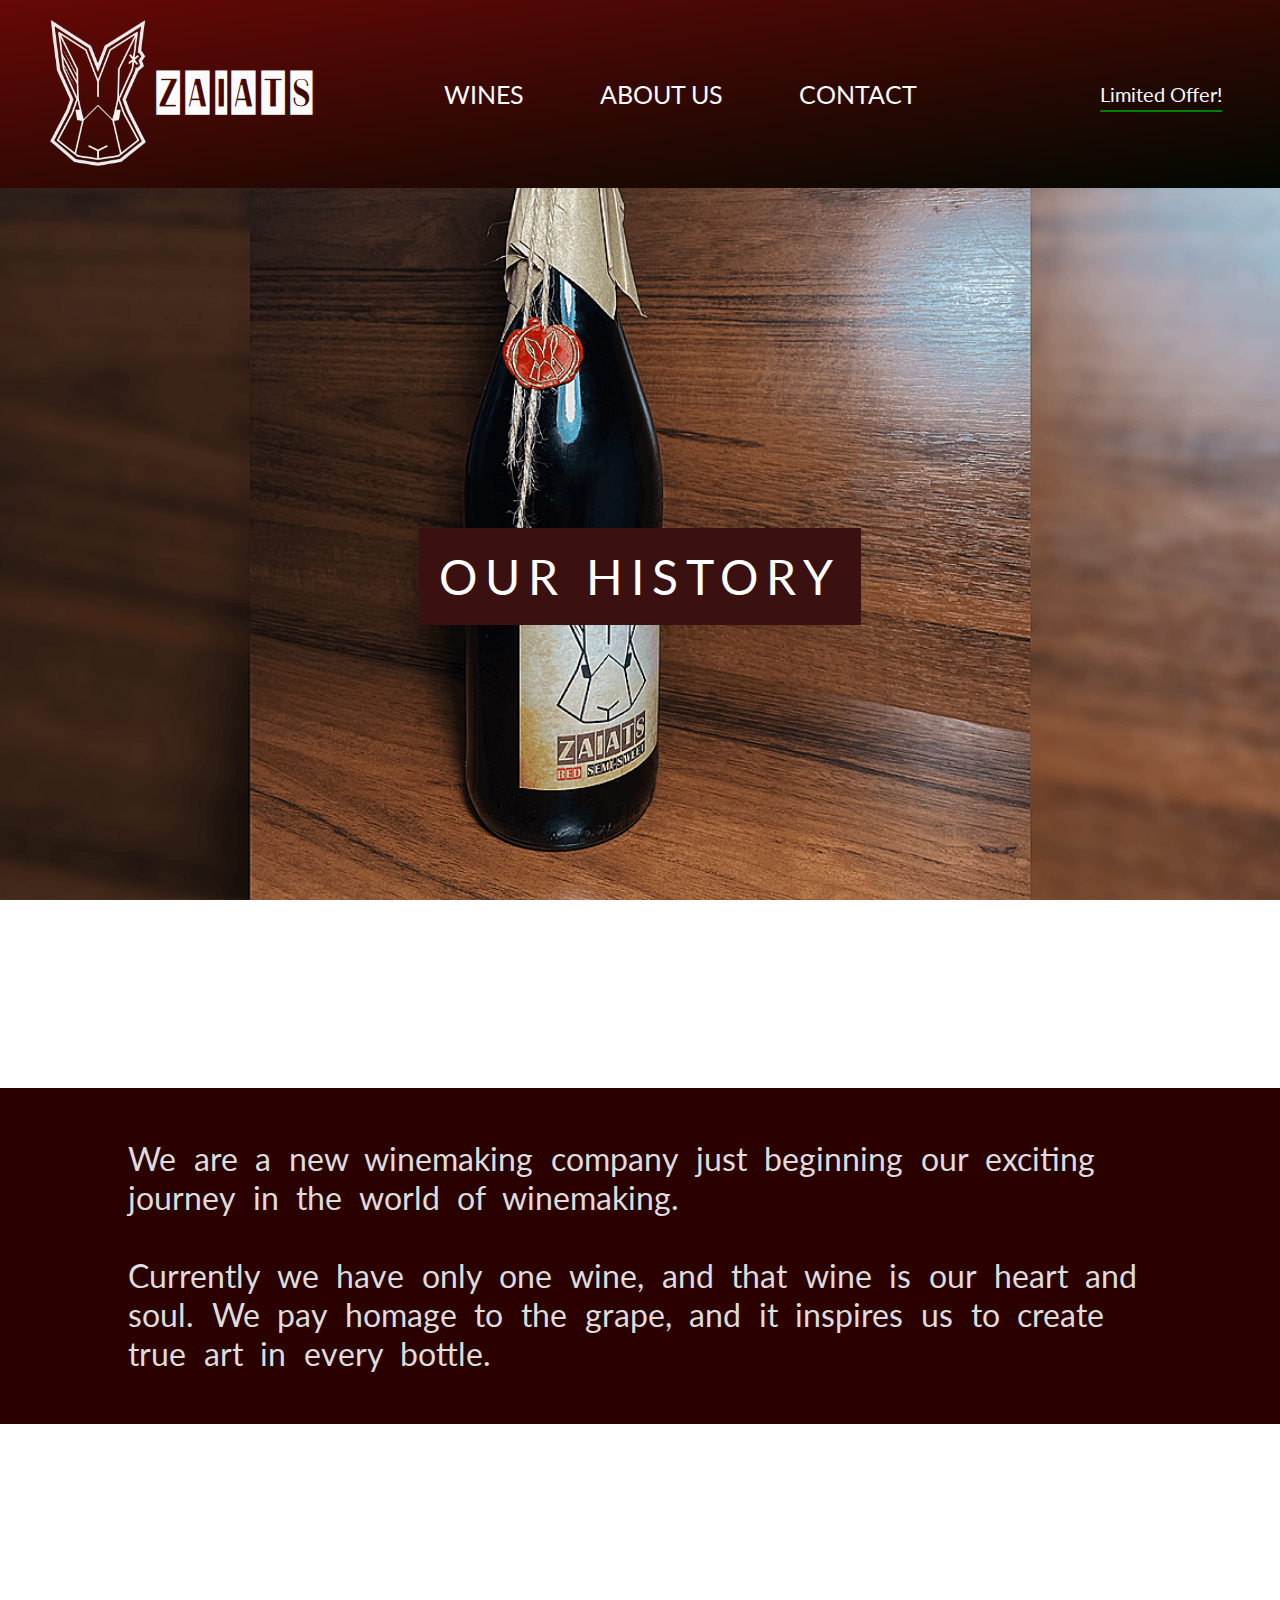
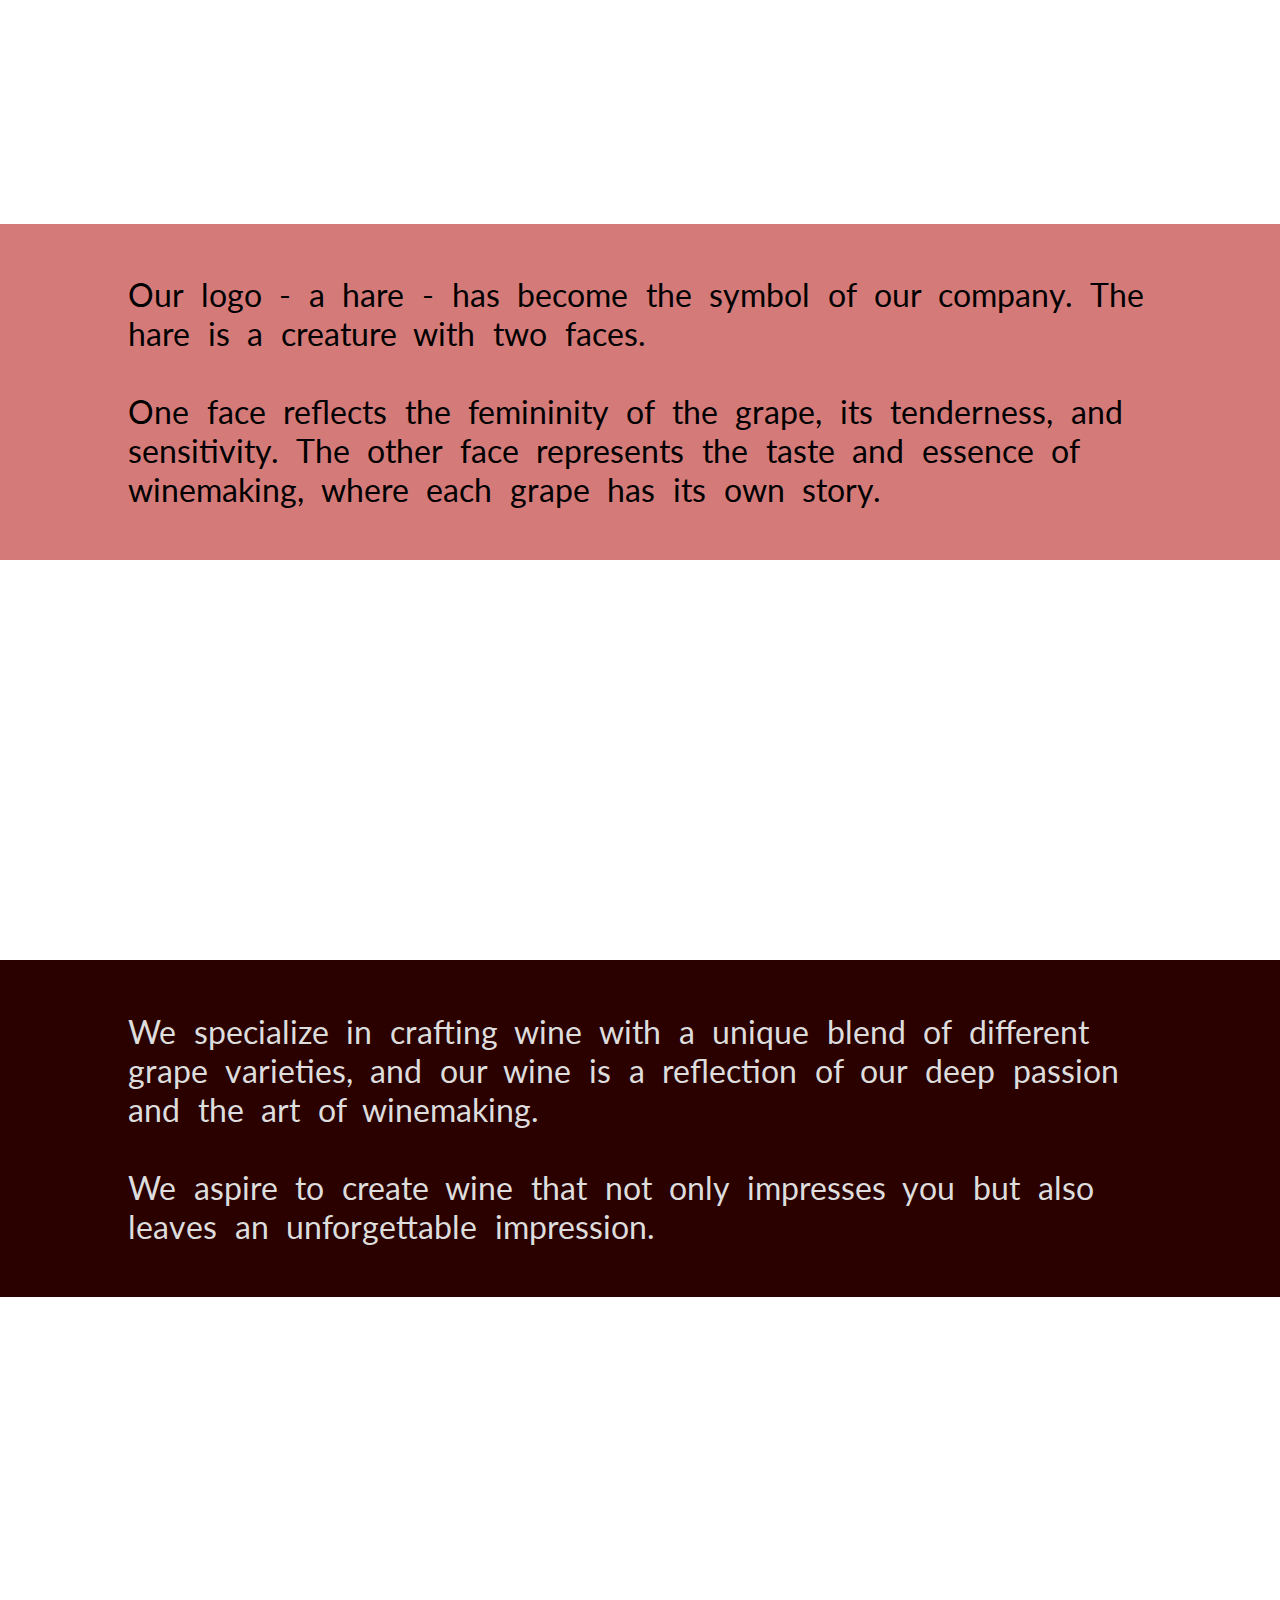
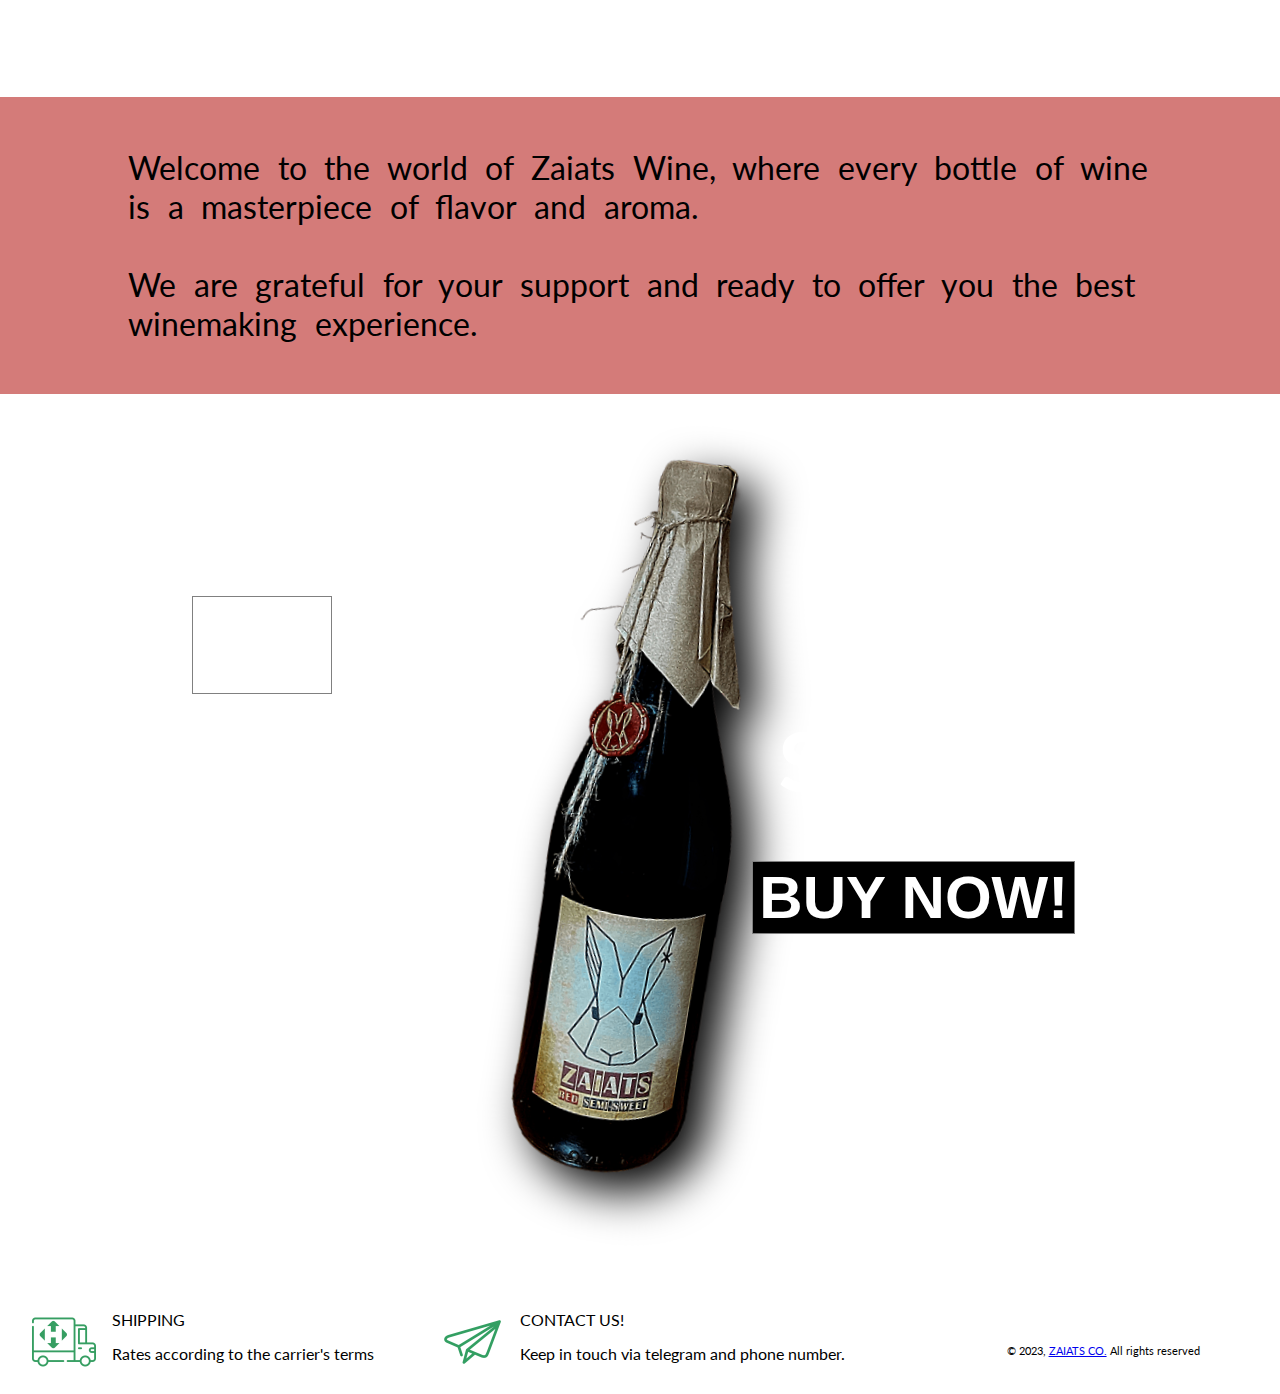
==== About.html @ 6ddf7d15 "00" ====
<html lang="en">
<head>
    <meta charset="UTF-8">
    <meta name="viewport" content="width=device-width, initial-scale=1.0">
    <meta http-equiv="X-UA-Compatible" content="IE=edge">
    <title>ZAIATS ABOUT</title>
    <link
        href="https://fonts.googleapis.com/css2?family=Lato:ital,wght@0,100;0,300;0,400;0,700;0,900;1,100;1,300;1,400;1,700;1,900&display=swap"       
        rel="stylesheet">
        <link rel="stylesheet" href="css/style.css">
    <link rel="stylesheet" href="css/styleAbo.css">
    <link rel="shortcut icon" href="./img/logo.png" />

</head>
<body>
  <nav>
    <div class="logos" id="wine1">
        <img src=".//img/logoTT.png" alt="" class="logoImg">
        <h2 class="LOGO">ZAIATS</h2>  
    </div>
    <div class="navMenu">
        <div class="menuItem" id="wine2">WINES</div>
        <div class="menuItem" id="about1">ABOUT US</div>
        <div class="menuItem" id="contact1">CONTACT</div>

    </div>

    <div class="navLimit">
        <span class="limitedOffer" id="wine3">Limited Offer!</span>
    </div>
  </nav>  

  <div class="main" id="abo">
    
        <div class="atext">
            <span class="border">
                Our history
            </span>
        </div>    
    </div>


    <section class="section-dark">
       <p>
            We are a new winemaking company just beginning our exciting journey in the world of winemaking.<br><br>Currently we have only one wine, and that wine is our heart and soul. We pay homage to the grape, and it inspires us to create true art in every bottle.
        </p>
    </section>
  
    <div class="aimg2">
        <div class="atext">
            <span class="border trans">
                Our logo
            </span>
        </div>
        
    </div>

    <section class="section-light">
        <p>
            Our logo - a hare - has become the symbol of our company. The hare is a creature with two faces.<br><br>One face reflects the femininity of the grape, its tenderness, and sensitivity. The other face represents the taste and essence of winemaking, where each grape has its own story.
          </p>
    </section>
  

    <div class="aimg3">
        <div class="atext">
            <span class="border trans">
                Our grapes
            </span>
        </div>
        
    </div>

    <section class="section-dark">
 
        <p>
            We specialize in crafting wine with a unique blend of different grape varieties, and our wine is a reflection of our deep passion and the art of winemaking.<br><br>We aspire to create wine that not only impresses you but also leaves an unforgettable impression.
        </p>
    </section>

    <div class="aimg4">
        <div class="atext">
            <span class="border trans">
                Our label
            </span>
        </div>
    </div>

    <section class="section-light">

        <p>
            Welcome to the world of Zaiats Wine, where every bottle of wine is a masterpiece of flavor and aroma.<br><br> We are grateful for your support and ready to offer you the best winemaking experience.
        <br>
        </p>
    </section>
  

    <div class="main" id="aboe">
        <div class="mainItem">
            <img src="./img/5.png" alt="" class="mainImg">

            <h2 class="mainPrice" style="font-size: 80px; font-weight: 600;left: 15%;top: 15%;">$29</h2>
            <div class="mainBuy" style="right: 16%;top: 8%;">
                
                <h1 class="mainTitle" style="font-size: 80px;">RED</br>SEMI<br>SWEET</h1>
            
                <a id="contact2">
                    <button class="buyButton" style="font-size: 60px;">BUY NOW!</button>
                </a>  
    
            </div>
                  
        </div>
    </div>
















<footer>
    <div class="bottom">
        <div class="icons" id="contact3">
            <img src="./img/shipping.png" alt="" class="iconsIco">
            <span class="iconsTitle">SHIPPING</span>
            <span class="iconsDesc">Rates according to the carrier's terms</span>
    
        </div>
    
        <div class="icons" id="contact4">
            <img class="iconsIco" src="./img/contact.png" alt="">
            <span class="iconsTitle">CONTACT US!</span>
            <span class="iconsDesc">Keep in touch via telegram and phone number.</span>
    
        </div>

        <div class="icons">
            <span class="iconsDesc" style="font-size: 0.7rem;">© 2023, <a href="/About.html" >ZAIATS CO.</a> All rights reserved</span>

        </div>
    </div>
</footer>

<script src="./script.js"></script>
</body>
</html>
---- css/style.css ----
@font-face {
	font-family: "Albionic";
	src: url("../Albionic.ttf");
}


body {
    font-family: "Lato", sans-serif;
    padding: 0;
    margin: 0;
    position: relative;
}

    nav {
        background-image: linear-gradient(to bottom right, rgb(102 8 6), #010801);
        background-size: 100% 100%;
        color: #fbfbfb;
        padding: 20px 50px;

        display: grid;
        grid-template-columns: 2fr 4fr 1fr 1fr;
        grid-template-rows: 1fr;
        grid-column-gap: 0px;
        grid-row-gap: 0px;
    }


        .logos{
            grid-area: 1/1/2/2;
            display: flex;
            align-items: center;
            user-select: none;
            -webkit-user-select: none;
            -moz-user-select: none;
            -ms-user-select: none;
        }

            .logoImg{
                cursor: pointer;
                filter: invert(0.95);
                width: 6rem;
            }

            .logo{
                font-family: Albionic;
                width: 15rem;
                font-weight: bold;
                font-style: Serif;
                font-size: 250%;
                letter-spacing: 0.3rem;
                padding: 0 10px;
                cursor: pointer;
            }

        .navMenu{
            grid-area: 1 / 2 / 2 / 3;
            display: flex;
            align-items: center;
            justify-content: space-around;
        }

            .menuItem{
                cursor: pointer;
                font-size: 25;
            }

            .navLimit{
                grid-area: 1 / 4 / 2 / 4;
                font-size: 20px;
                cursor: pointer;
                align-self: center;
                text-align: center;
                text-decoration: underline 2px solid green;
                text-underline-offset: 8px; 
            }

    .main {
        background: url("https://i.pinimg.com/originals/09/78/82/097882c920ef471b550733fa4df7fd11.jpg");
        clip-path: polygon(0% 0%, 100% 0%, 100% 100%, 0% 90%);
        width: 100%;
        height: 100%;
        position: relative;
        background-repeat: no-repeat;
        background-size: cover;
        min-height: 100%;
    }
        .mainItem {
            width: 100%;
            display: flex;
            align-items: center;
            justify-content: center;
            position: relative;
        }

        .mainImg {
            z-index: 1;
            max-height: 100vh;
            transform: rotate(9deg);
            filter: drop-shadow(21px 16px 23px black) invert(0%);
        }



        .mainBg{
            width: 110vh;
            height: 110%;
            border-radius: 50%;
            background-color: 043B3E;
            position: absolute; 
            z-index: 0;
        }

        .mainPrice {
            position: absolute;
            top: 10%;
            left: 10%;
            font-size: 60px;
            font-weight: 300;
            text-align: center;
            color: white;
            border: 1px solid gray;
            z-index: 1;
        }

        .mainBuy{
            top: 0%;
            right: 6%;
            display: flex;
            flex-direction: column;
            position: absolute;
            z-index: 1;

        }
            .mainTitle {            
                font-size: 60px;
                font-weight: 900;
                text-align: center;
                color: white;
            }
            .buyButton {
                font-size: 40px;
                font-weight: 900;
                color: white;
                border: 1px solid gray;
                background-color: black;
                cursor: pointer;
            }
            .buyButton:hover {
                background-color: white;
                color: hsl(348 80% 19% / 1);
            }
    
    .bottom{
        display: flex;
        justify-content: space-around;
        padding: 1rem 2rem;
    }
        
        .icons{
            display: grid;
            grid-template-columns: 80px 4fr 1fr;
            grid-template-rows: 34px 34px;
            grid-column-gap: 0px;
            grid-row-gap: 0px;
        }
            .iconsico{
                grid-area: 1 / 1 / 2 / 2;;
                width: 4rem;
                cursor: pointer;
            }


            .iconsTitle {
                grid-area: 1 / 2 / 2 / 2;
                cursor: pointer;
            }

            .iconsDesc{
                grid-area: 2 / 2 / 2 / 2;
            }

/* Contact */

.contactMain{
color: #fbfbfb;;
margin: 0;
padding: 4rem;
font-size: 2.5rem;
text-align: center;
}

.flexContact {
    max-width: 100%;
    color: #fbfbfb;;
    display: flex;
    align-items: center;
    justify-content: space-between;
    height: 300px;
}

.contactItem {
    flex: 1;
    text-align: center;
    justify-items: top;
    font-size: 1.7rem;
    padding: 10px;
}

.vertical-line {
    width: 2px;
    height: 70%;
    background-color: white; 
}

a.cont{
    color: #2E9BE8;
}

a.cont:hover{
    text-decoration: none;
    color: #E8E82E;
}



/* About */

#abo{
    background: url("../img/28.png");
    clip-path: none;
      
}

.aimg2, .aimg3, .aimg4, #abo, #aboe{
    position: relative;
    background-position: center;
    background-size: cover;
    background-repeat: no-repeat;
    background-attachment: fixed;


}

.aimg2{
    background-image: url('../img/3.JPG');
    min-height: 400px;
}


.aimg3{
    background-image: url('../img/50.JPG');
    min-height: 400px;
}


.aimg4{
    background-image: url('../img/88.png');
    min-height: 400px;
}

.section{
    text-align: center;
    padding: 50px 80px;

}

.section-light{
    background-color: #D47B79;
    color: black;
}

.section-dark{
    background-color: #2B0100;
    color: #ddd;
}
.section-dark p, .section-light p{
    margin: 0;
    font-size: 200%;
    padding: 4% 10% 4% 10%;
    word-spacing: 0.6rem;
    
}

.atext{
    position: absolute;
    top: 40%;
    width: 100%;
    text-align: center;
    color: #000;
    font-size: 3rem;
    letter-spacing: 8px;
    text-transform: uppercase;
}

.atext .border{
background-color: #3a1110;
color: #fff;
padding: 20px;


}

.atext .border.trans{
    background-color: transparent;
}

@media(max-width:568px){
    .aimg2, .aimg3, .aimg4,  #abo, #aboe{
        background-attachment: scroll;
    }
}

#aboe{
    clip-path: polygon(0% 0%, 100% 0%, 100% 100%, 0% 95%);
       
}
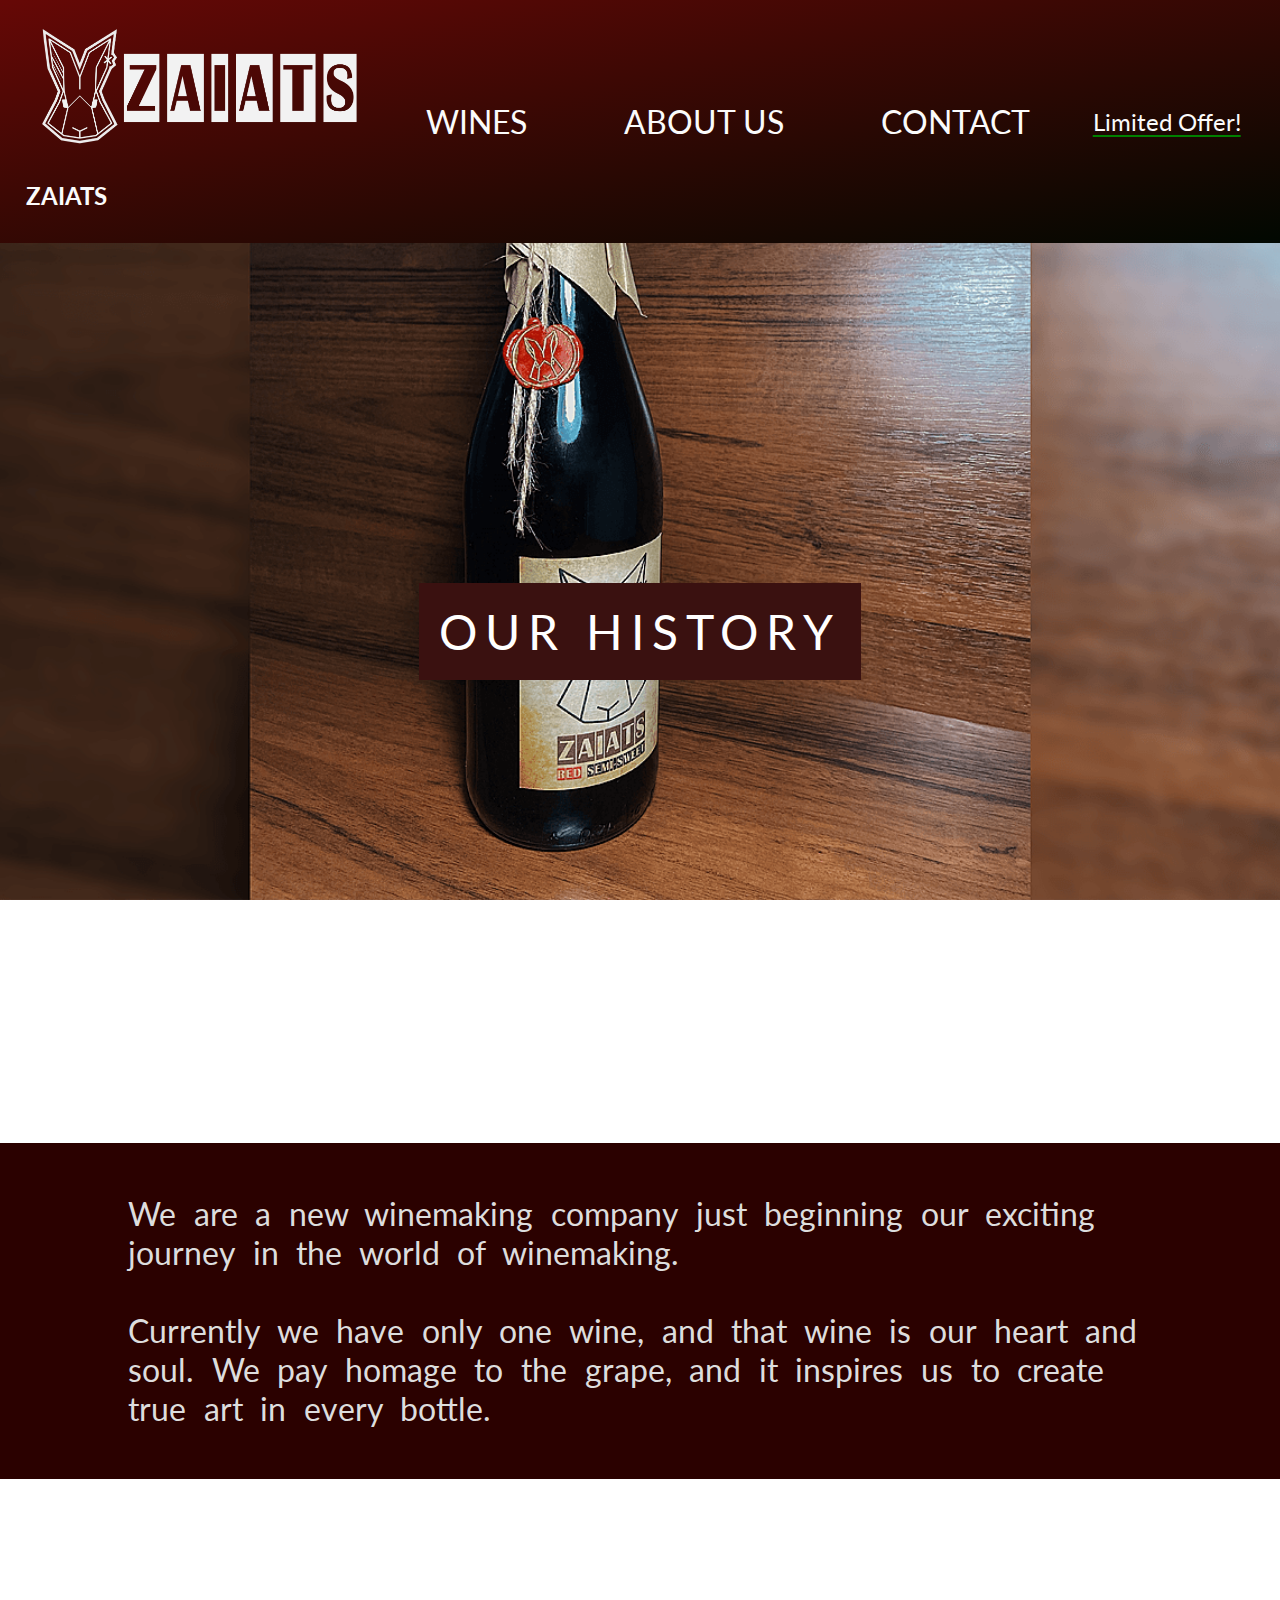
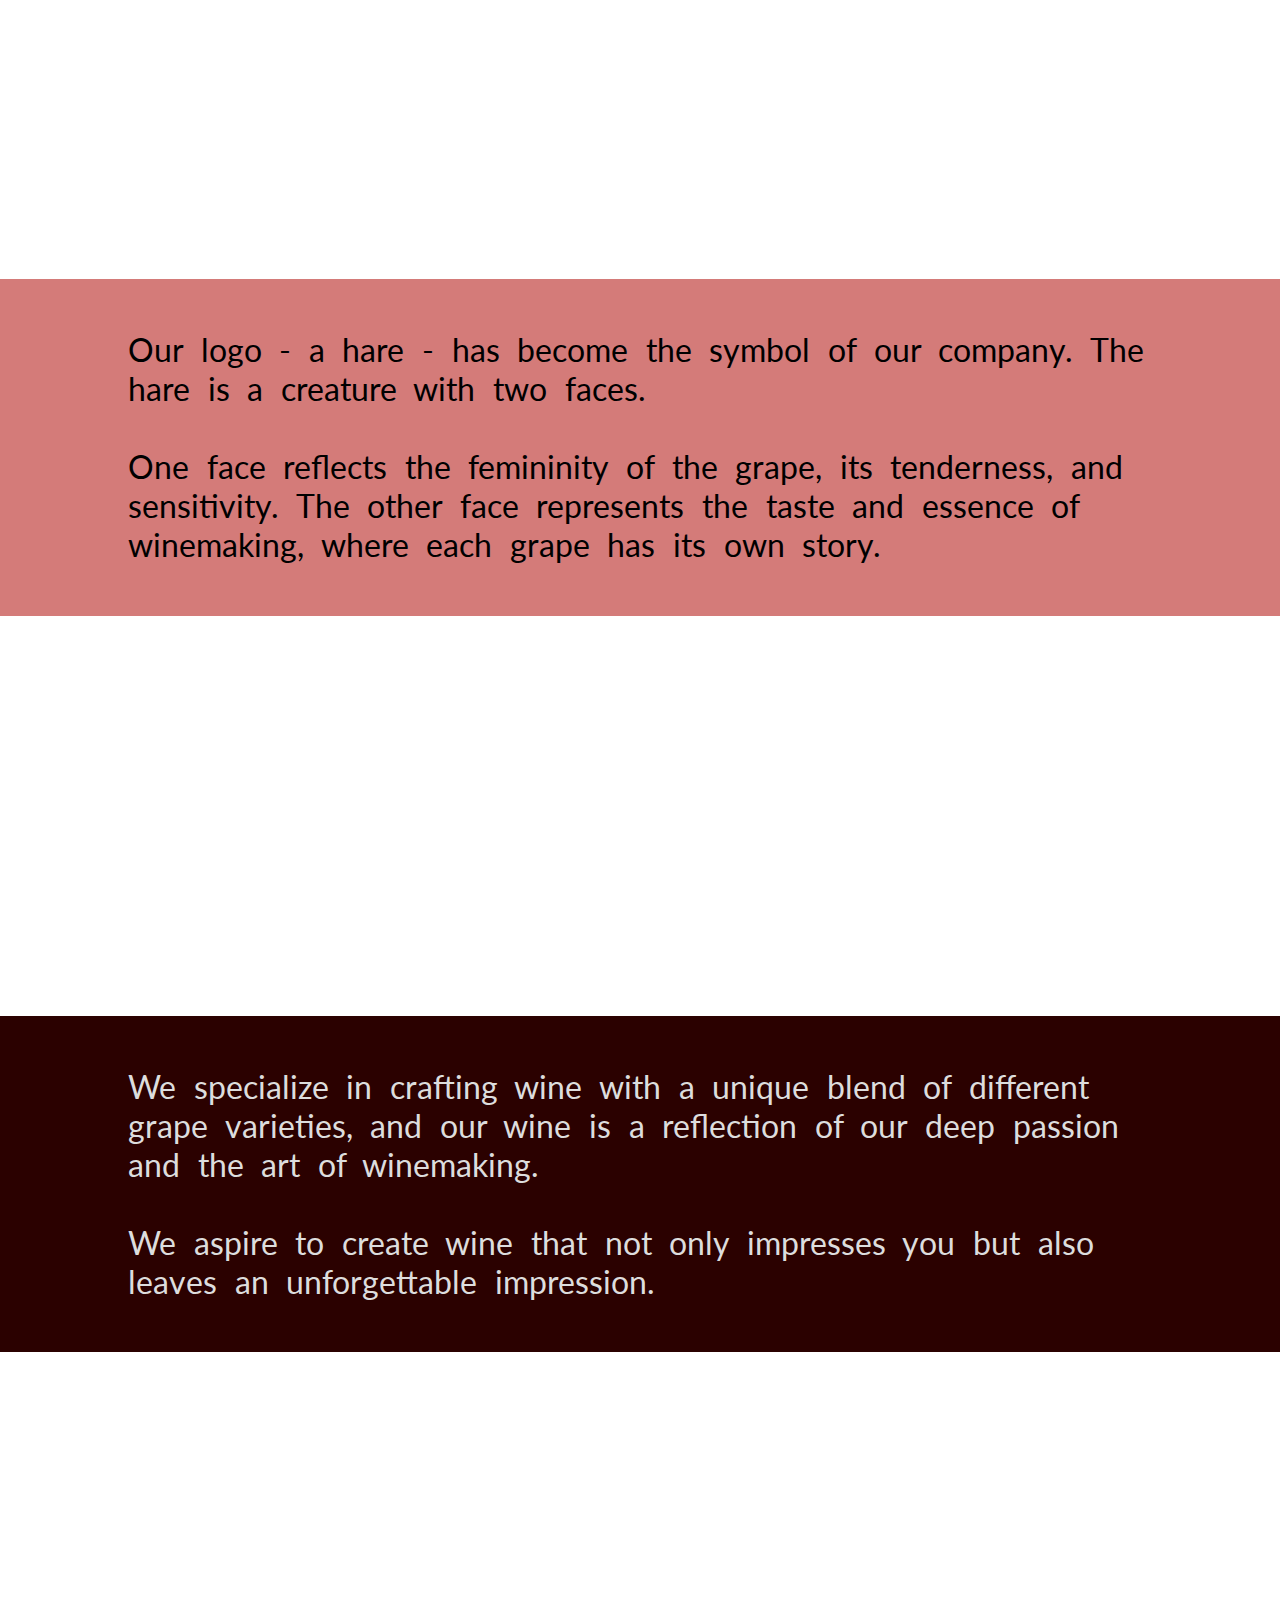
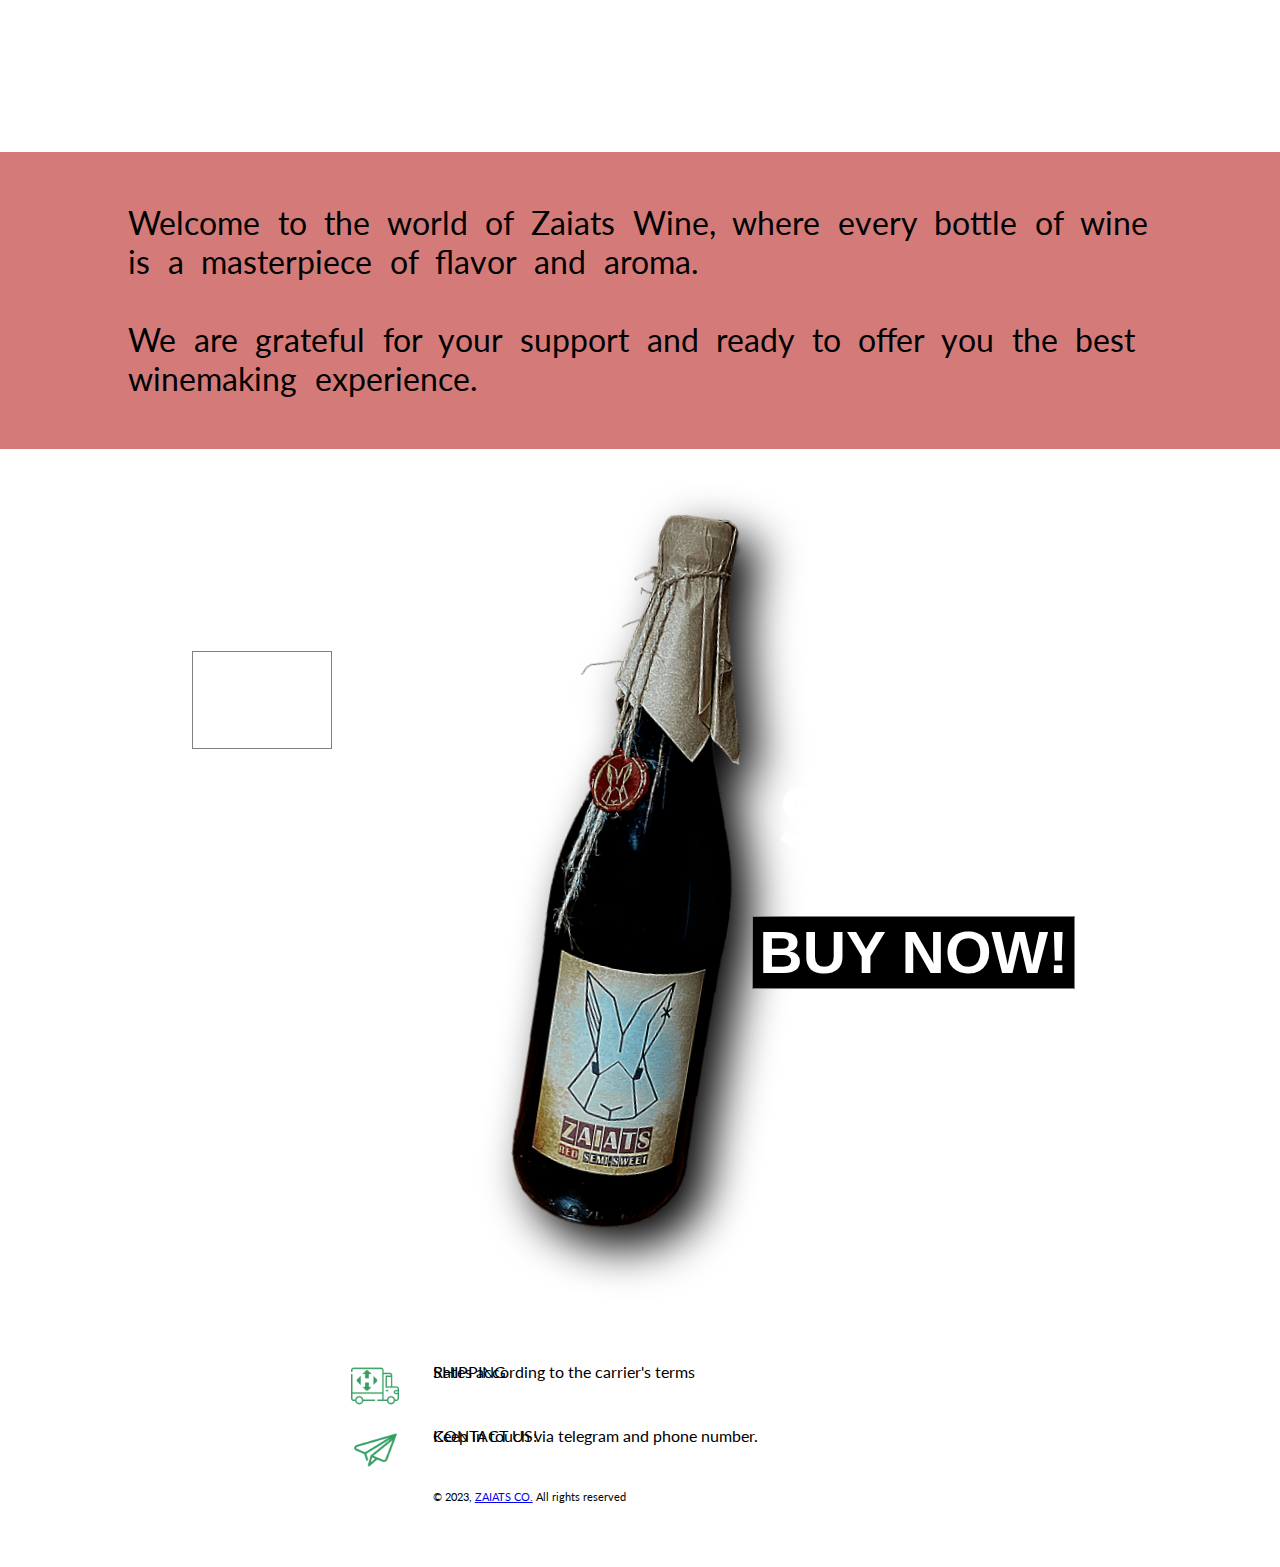
==== commit 6b201ddd: "1" ====
--- a/About.html
+++ b/About.html
@@ -8,7 +8,8 @@
         href="https://fonts.googleapis.com/css2?family=Lato:ital,wght@0,100;0,300;0,400;0,700;0,900;1,100;1,300;1,400;1,700;1,900&display=swap"       
         rel="stylesheet">
         <link rel="stylesheet" href="css/style.css">
-    <link rel="stylesheet" href="css/styleAbo.css">
+        <link rel="stylesheet" href="css/style.css">
+        <link rel="stylesheet" href="css/phoStyle.css">
     <link rel="shortcut icon" href="./img/logo.png" />
 
 </head>
--- a/css/style.css
+++ b/css/style.css
@@ -12,67 +12,48 @@
 }
 
     nav {
-        background-image: linear-gradient(to bottom right, rgb(102 8 6), #010801);
+        background-image: linear-gradient(to bottom right, #660806, #010801);
         background-size: 100% 100%;
         color: #fbfbfb;
-        padding: 20px 50px;
+        padding: 1% 2%;
+    
+        
 
         display: grid;
-        grid-template-columns: 2fr 4fr 1fr 1fr;
+        grid-template-columns: 2fr 4fr 1fr;
         grid-template-rows: 1fr;
-        grid-column-gap: 0px;
-        grid-row-gap: 0px;
+        max-width: 100%;
     }
 
 
-        .logos{
-            grid-area: 1/1/2/2;
+        .logoImg{
+            filter: invert(0.95);
+            max-width: 20em;
+            margin: 1em;
+        }
+
+        .navMenu{
+            grid-area: 1 / 2 / 1 / 2;
             display: flex;
-            align-items: center;
-            user-select: none;
-            -webkit-user-select: none;
-            -moz-user-select: none;
-            -ms-user-select: none;
-        }
-
-            .logoImg{
-                cursor: pointer;
-                filter: invert(0.95);
-                width: 6rem;
-            }
-
-            .logo{
-                font-family: Albionic;
-                width: 15rem;
-                font-weight: bold;
-                font-style: Serif;
-                font-size: 250%;
-                letter-spacing: 0.3rem;
-                padding: 0 10px;
-                cursor: pointer;
-            }
-
-        .navMenu{
-            grid-area: 1 / 2 / 2 / 3;
-            display: flex;
+            flex-wrap: wrap;
             align-items: center;
             justify-content: space-around;
         }
 
             .menuItem{
                 cursor: pointer;
-                font-size: 25;
-            }
-
-            .navLimit{
-                grid-area: 1 / 4 / 2 / 4;
-                font-size: 20px;
-                cursor: pointer;
-                align-self: center;
-                text-align: center;
-                text-decoration: underline 2px solid green;
-                text-underline-offset: 8px; 
-            }
+                font-size: 200%;
+            }
+
+        .navLimit{
+            grid-area: 1 / 3 / 1 / 3;
+            font-size: 1.9vw;
+            cursor: pointer;
+            align-self: center;
+            text-align: center;
+            text-decoration: underline 2px solid green;
+            text-underline-offset: 0.3vw; 
+        }
 
     .main {
         background: url("https://i.pinimg.com/originals/09/78/82/097882c920ef471b550733fa4df7fd11.jpg");
@@ -150,33 +131,37 @@
                 color: hsl(348 80% 19% / 1);
             }
     
-    .bottom{
+    footer{
         display: flex;
         justify-content: space-around;
-        padding: 1rem 2rem;
+        align-items: center;
+        padding: 1vw 2vw;
+        max-width: 89%;
     }
         
         .icons{
             display: grid;
-            grid-template-columns: 80px 4fr 1fr;
-            grid-template-rows: 34px 34px;
+            grid-template-columns: 1fr 4fr 1fr;
+            grid-template-rows: 4rem;
             grid-column-gap: 0px;
             grid-row-gap: 0px;
         }
             .iconsico{
-                grid-area: 1 / 1 / 2 / 2;;
-                width: 4rem;
+                grid-area: 1 / 1 / 1 / 1;
+                width: 3em;
                 cursor: pointer;
             }
 
 
             .iconsTitle {
-                grid-area: 1 / 2 / 2 / 2;
-                cursor: pointer;
+                grid-area: 1 / 2 / 1 / 2;
+                cursor: pointer;
+                font-size: 1em;
             }
 
             .iconsDesc{
-                grid-area: 2 / 2 / 2 / 2;
+                grid-area: 1 / 2 / 1 / 2;
+                font-size: 1em;
             }
 
 /* Contact */
@@ -304,13 +289,7 @@
     background-color: transparent;
 }
 
-@media(max-width:568px){
-    .aimg2, .aimg3, .aimg4,  #abo, #aboe{
-        background-attachment: scroll;
-    }
-}
-
 #aboe{
     clip-path: polygon(0% 0%, 100% 0%, 100% 100%, 0% 95%);
        
-}+}
--- a/css/style.css
+++ b/css/style.css
@@ -12,67 +12,48 @@
 }
 
     nav {
-        background-image: linear-gradient(to bottom right, rgb(102 8 6), #010801);
+        background-image: linear-gradient(to bottom right, #660806, #010801);
         background-size: 100% 100%;
         color: #fbfbfb;
-        padding: 20px 50px;
+        padding: 1% 2%;
+    
+        
 
         display: grid;
-        grid-template-columns: 2fr 4fr 1fr 1fr;
+        grid-template-columns: 2fr 4fr 1fr;
         grid-template-rows: 1fr;
-        grid-column-gap: 0px;
-        grid-row-gap: 0px;
+        max-width: 100%;
     }
 
 
-        .logos{
-            grid-area: 1/1/2/2;
+        .logoImg{
+            filter: invert(0.95);
+            max-width: 20em;
+            margin: 1em;
+        }
+
+        .navMenu{
+            grid-area: 1 / 2 / 1 / 2;
             display: flex;
-            align-items: center;
-            user-select: none;
-            -webkit-user-select: none;
-            -moz-user-select: none;
-            -ms-user-select: none;
-        }
-
-            .logoImg{
-                cursor: pointer;
-                filter: invert(0.95);
-                width: 6rem;
-            }
-
-            .logo{
-                font-family: Albionic;
-                width: 15rem;
-                font-weight: bold;
-                font-style: Serif;
-                font-size: 250%;
-                letter-spacing: 0.3rem;
-                padding: 0 10px;
-                cursor: pointer;
-            }
-
-        .navMenu{
-            grid-area: 1 / 2 / 2 / 3;
-            display: flex;
+            flex-wrap: wrap;
             align-items: center;
             justify-content: space-around;
         }
 
             .menuItem{
                 cursor: pointer;
-                font-size: 25;
-            }
-
-            .navLimit{
-                grid-area: 1 / 4 / 2 / 4;
-                font-size: 20px;
-                cursor: pointer;
-                align-self: center;
-                text-align: center;
-                text-decoration: underline 2px solid green;
-                text-underline-offset: 8px; 
-            }
+                font-size: 200%;
+            }
+
+        .navLimit{
+            grid-area: 1 / 3 / 1 / 3;
+            font-size: 1.9vw;
+            cursor: pointer;
+            align-self: center;
+            text-align: center;
+            text-decoration: underline 2px solid green;
+            text-underline-offset: 0.3vw; 
+        }
 
     .main {
         background: url("https://i.pinimg.com/originals/09/78/82/097882c920ef471b550733fa4df7fd11.jpg");
@@ -150,33 +131,37 @@
                 color: hsl(348 80% 19% / 1);
             }
     
-    .bottom{
+    footer{
         display: flex;
         justify-content: space-around;
-        padding: 1rem 2rem;
+        align-items: center;
+        padding: 1vw 2vw;
+        max-width: 89%;
     }
         
         .icons{
             display: grid;
-            grid-template-columns: 80px 4fr 1fr;
-            grid-template-rows: 34px 34px;
+            grid-template-columns: 1fr 4fr 1fr;
+            grid-template-rows: 4rem;
             grid-column-gap: 0px;
             grid-row-gap: 0px;
         }
             .iconsico{
-                grid-area: 1 / 1 / 2 / 2;;
-                width: 4rem;
+                grid-area: 1 / 1 / 1 / 1;
+                width: 3em;
                 cursor: pointer;
             }
 
 
             .iconsTitle {
-                grid-area: 1 / 2 / 2 / 2;
-                cursor: pointer;
+                grid-area: 1 / 2 / 1 / 2;
+                cursor: pointer;
+                font-size: 1em;
             }
 
             .iconsDesc{
-                grid-area: 2 / 2 / 2 / 2;
+                grid-area: 1 / 2 / 1 / 2;
+                font-size: 1em;
             }
 
 /* Contact */
@@ -304,13 +289,7 @@
     background-color: transparent;
 }
 
-@media(max-width:568px){
-    .aimg2, .aimg3, .aimg4,  #abo, #aboe{
-        background-attachment: scroll;
-    }
-}
-
 #aboe{
     clip-path: polygon(0% 0%, 100% 0%, 100% 100%, 0% 95%);
        
-}+}
--- a/css/phoStyle.css
+++ b/css/phoStyle.css
@@ -0,0 +1,5 @@
+@media(max-width:761px){
+    .aimg2, .aimg3, .aimg4,  #abo, #aboe{
+        background-attachment: scroll;
+    }
+}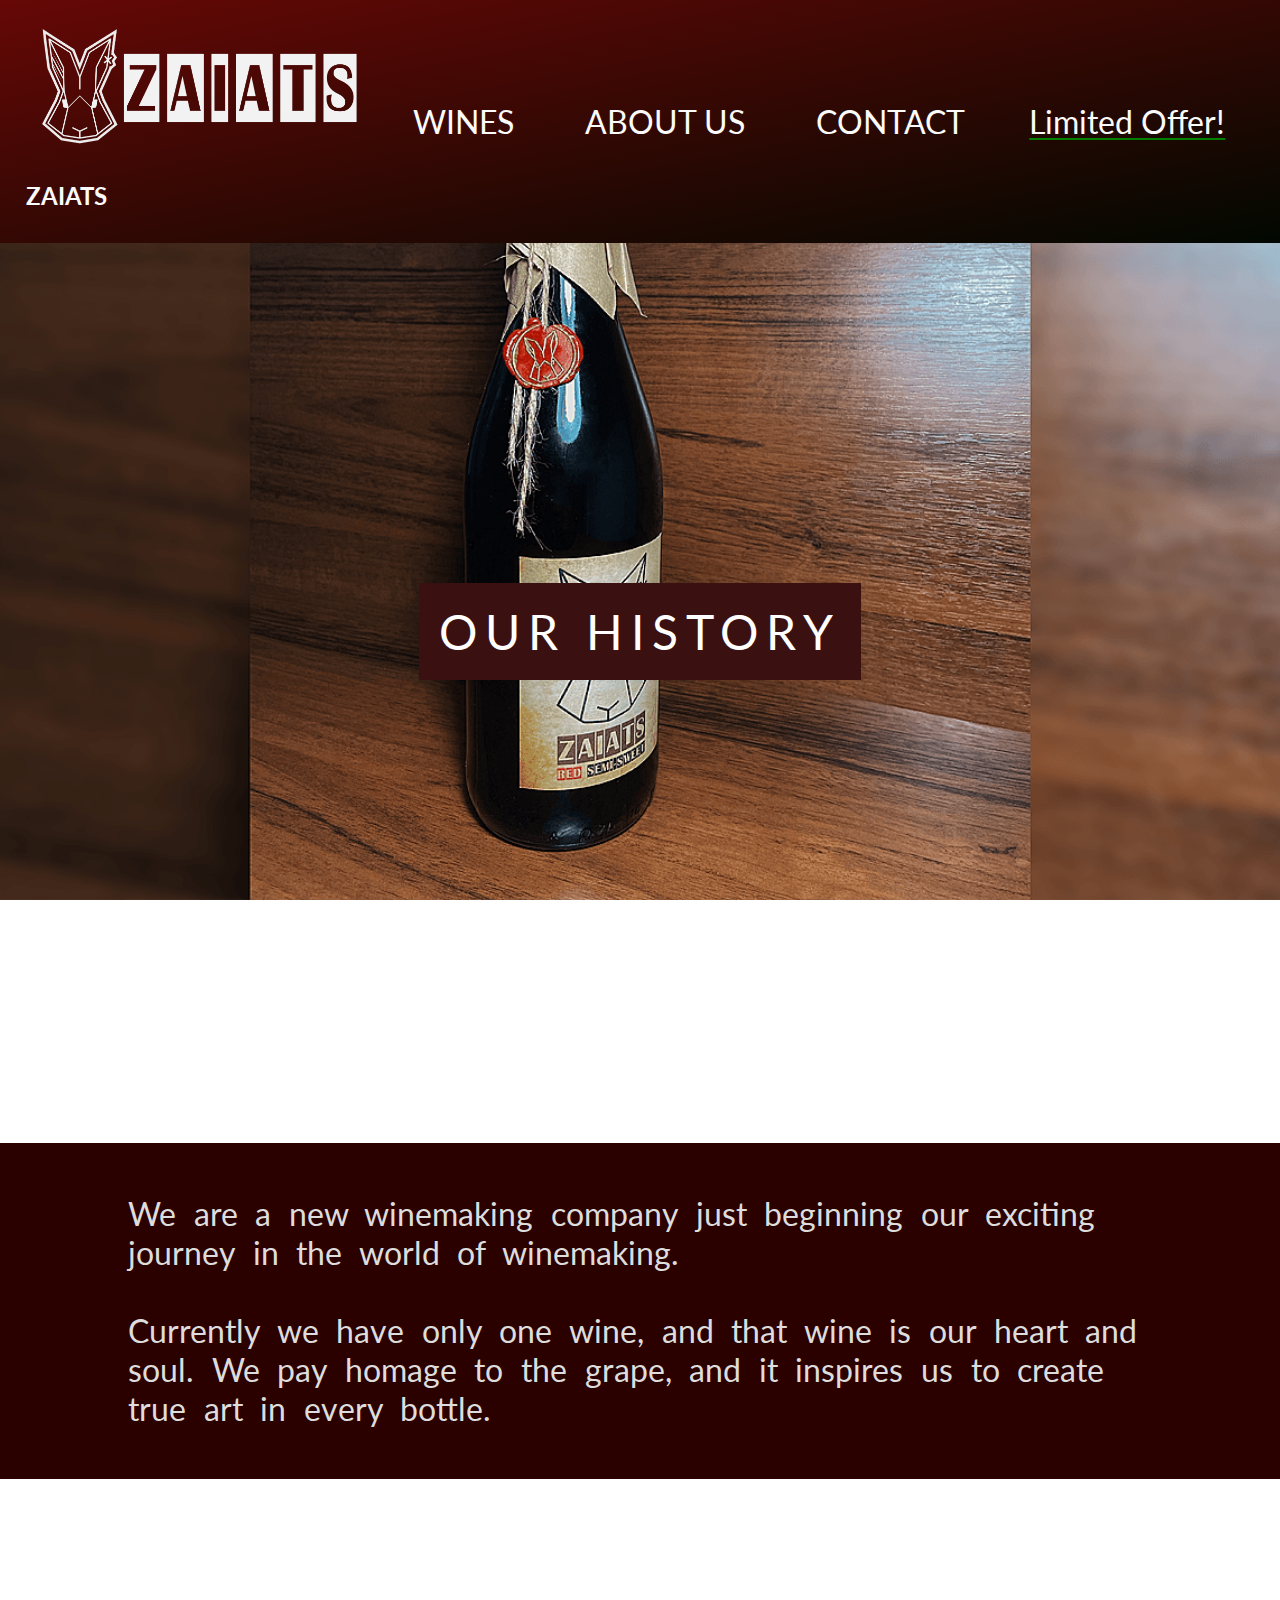
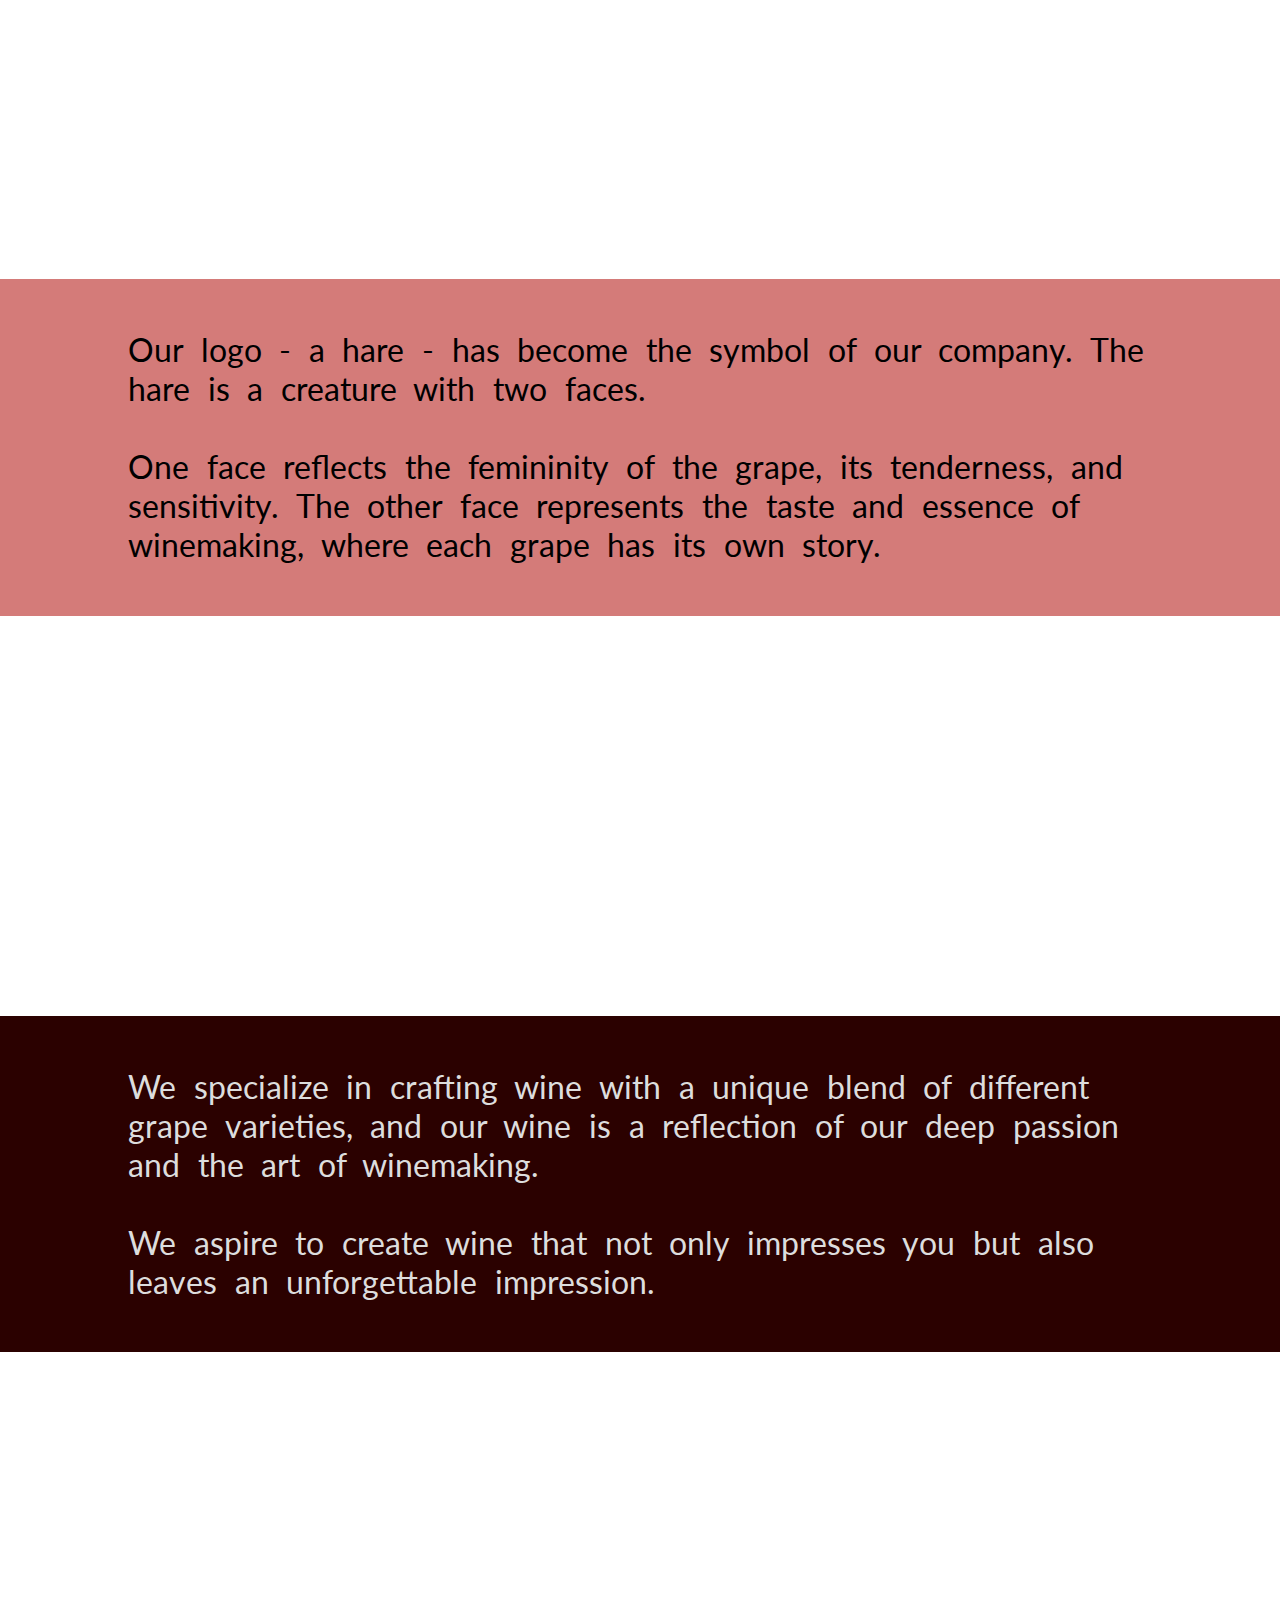
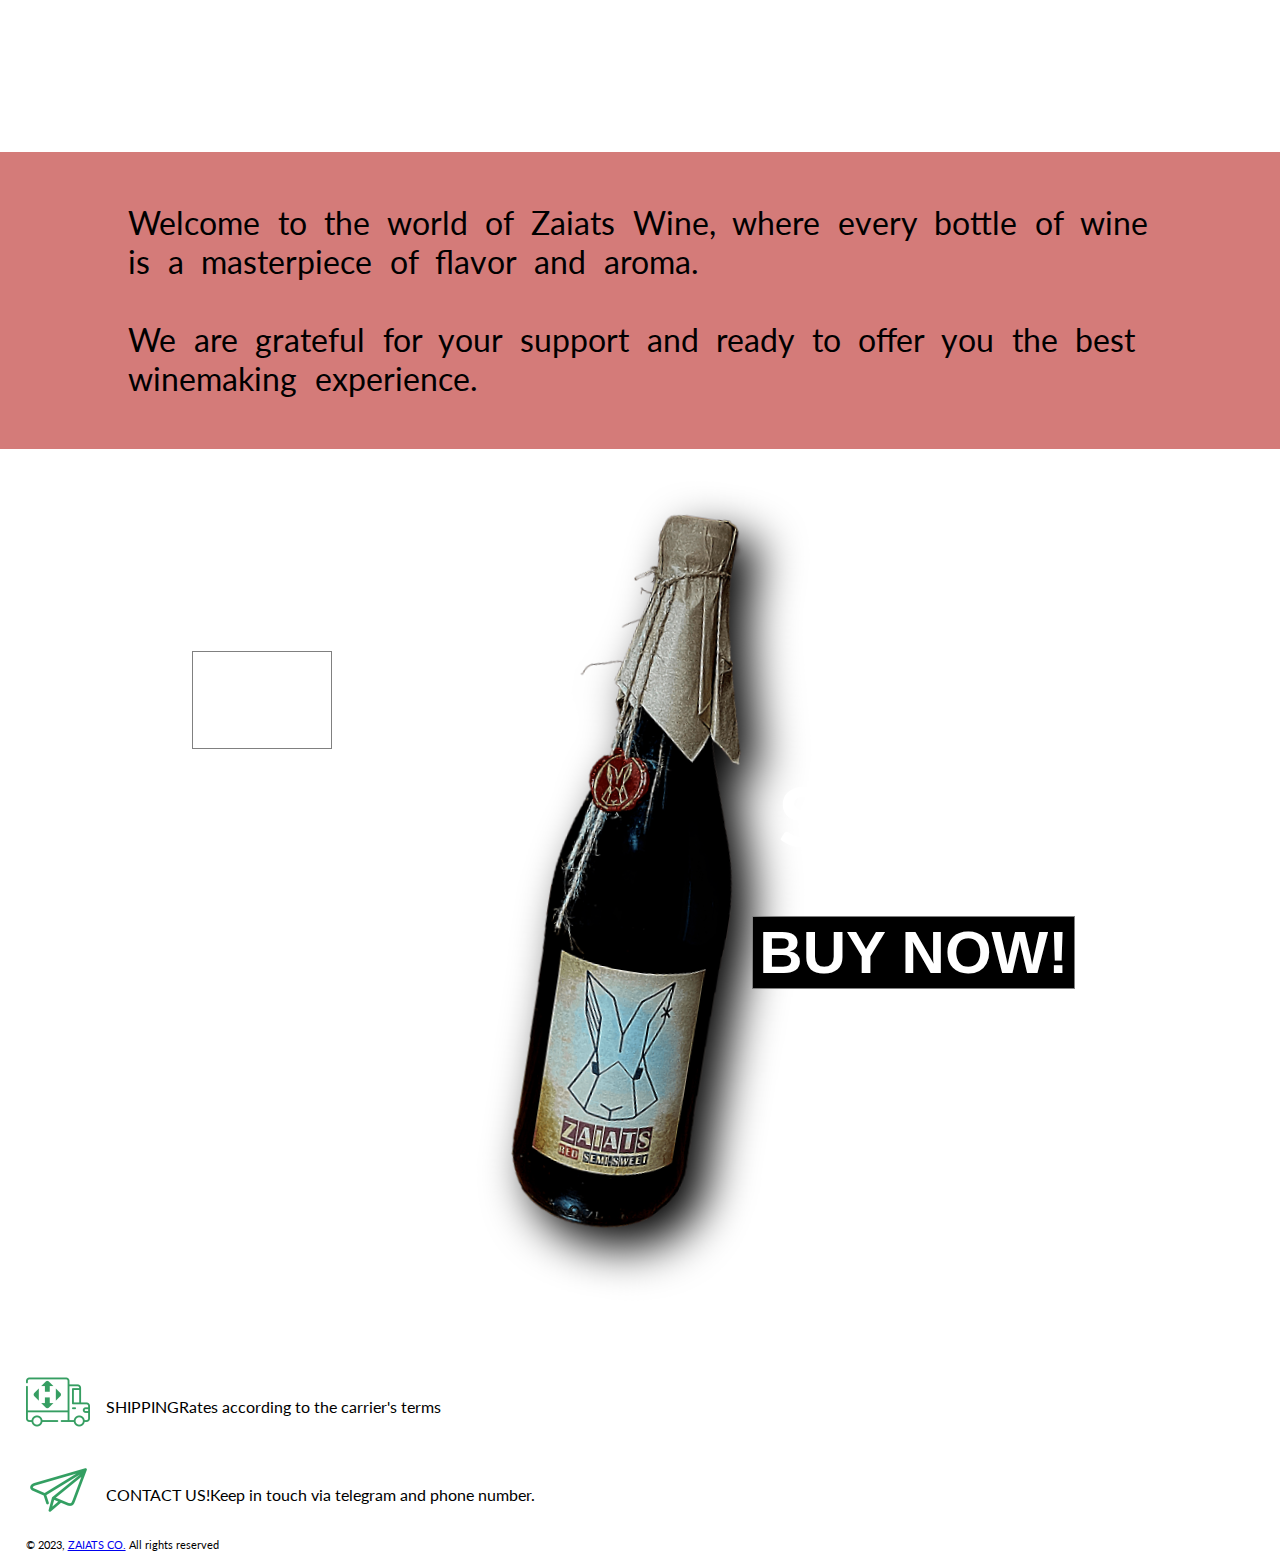
==== commit ad420b69: "))" ====
--- a/About.html
+++ b/About.html
@@ -7,16 +7,15 @@
     <link
         href="https://fonts.googleapis.com/css2?family=Lato:ital,wght@0,100;0,300;0,400;0,700;0,900;1,100;1,300;1,400;1,700;1,900&display=swap"       
         rel="stylesheet">
-        <link rel="stylesheet" href="css/style.css">
-        <link rel="stylesheet" href="css/style.css">
-        <link rel="stylesheet" href="css/phoStyle.css">
+        <link rel="stylesheet" href="./css/style.css">
+        <link rel="stylesheet" href="./css/phoStyle.css">
     <link rel="shortcut icon" href="./img/logo.png" />
 
 </head>
 <body>
   <nav>
     <div class="logos" id="wine1">
-        <img src=".//img/logoTT.png" alt="" class="logoImg">
+        <img src="../img/logoTT.png" alt="" class="logoImg">
         <h2 class="LOGO">ZAIATS</h2>  
     </div>
     <div class="navMenu">
--- a/css/style.css
+++ b/css/style.css
@@ -17,23 +17,22 @@
         color: #fbfbfb;
         padding: 1% 2%;
     
-        
-
-        display: grid;
-        grid-template-columns: 2fr 4fr 1fr;
-        grid-template-rows: 1fr;
-        max-width: 100%;
+        display: flex;
+        align-items: center;
+        justify-content: space-between;
+        flex-wrap: wrap;
     }
 
 
         .logoImg{
+            flex: 20%;
             filter: invert(0.95);
             max-width: 20em;
             margin: 1em;
         }
 
         .navMenu{
-            grid-area: 1 / 2 / 1 / 2;
+            flex: 40%;
             display: flex;
             flex-wrap: wrap;
             align-items: center;
@@ -46,8 +45,8 @@
             }
 
         .navLimit{
-            grid-area: 1 / 3 / 1 / 3;
-            font-size: 1.9vw;
+            flex: 10%;
+            font-size: 200%;
             cursor: pointer;
             align-self: center;
             text-align: center;
@@ -133,34 +132,30 @@
     
     footer{
         display: flex;
-        justify-content: space-around;
+        flex-wrap: wrap;
+        justify-content: space-between;
         align-items: center;
         padding: 1vw 2vw;
         max-width: 89%;
     }
         
         .icons{
-            display: grid;
-            grid-template-columns: 1fr 4fr 1fr;
-            grid-template-rows: 4rem;
-            grid-column-gap: 0px;
-            grid-row-gap: 0px;
-        }
-            .iconsico{
-                grid-area: 1 / 1 / 1 / 1;
-                width: 3em;
+            display: flex;
+            align-items: center;
+            justify-content: flex-start;
+        }
+            .iconsIco{
+                width: 4em;
+                padding: 0.5em 1em 1em 0em;
                 cursor: pointer;
             }
 
 
             .iconsTitle {
+                word-wrap: break-word;
+                height: auto;
                 grid-area: 1 / 2 / 1 / 2;
                 cursor: pointer;
-                font-size: 1em;
-            }
-
-            .iconsDesc{
-                grid-area: 1 / 2 / 1 / 2;
                 font-size: 1em;
             }
 
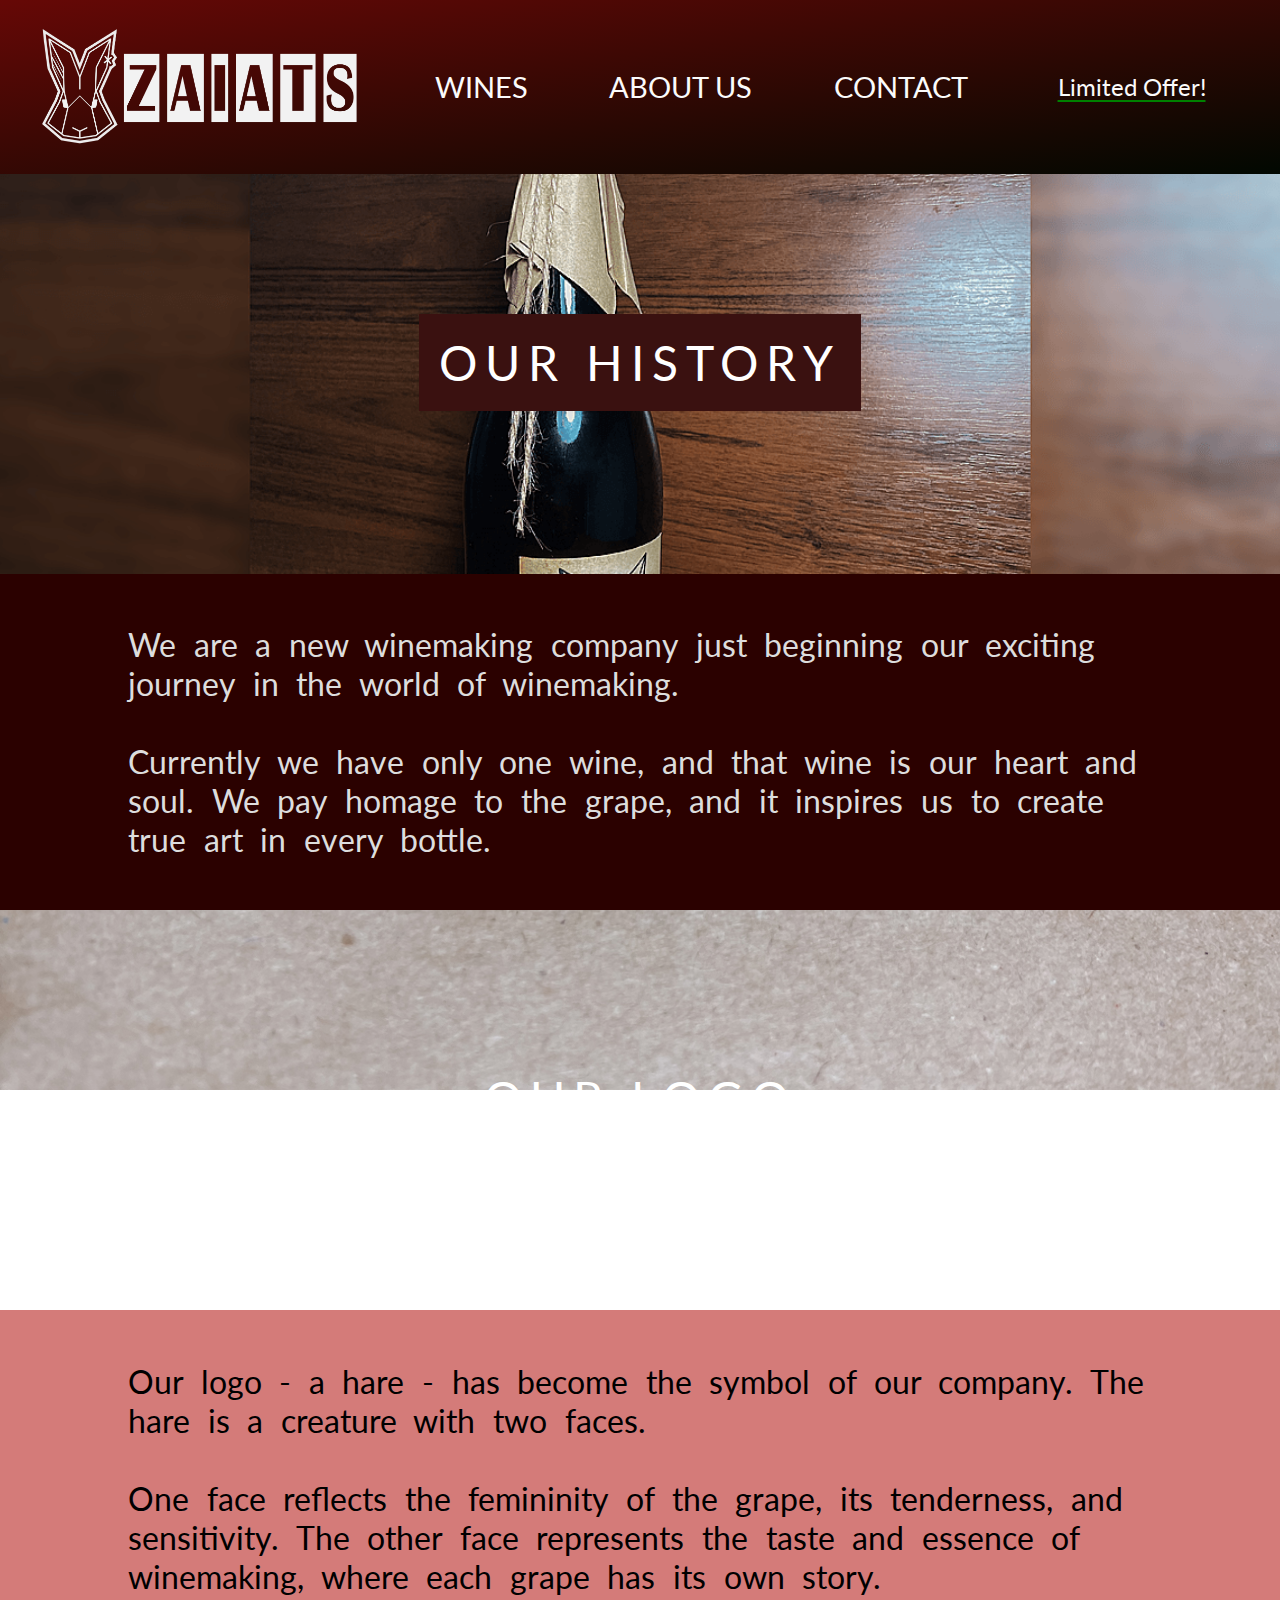
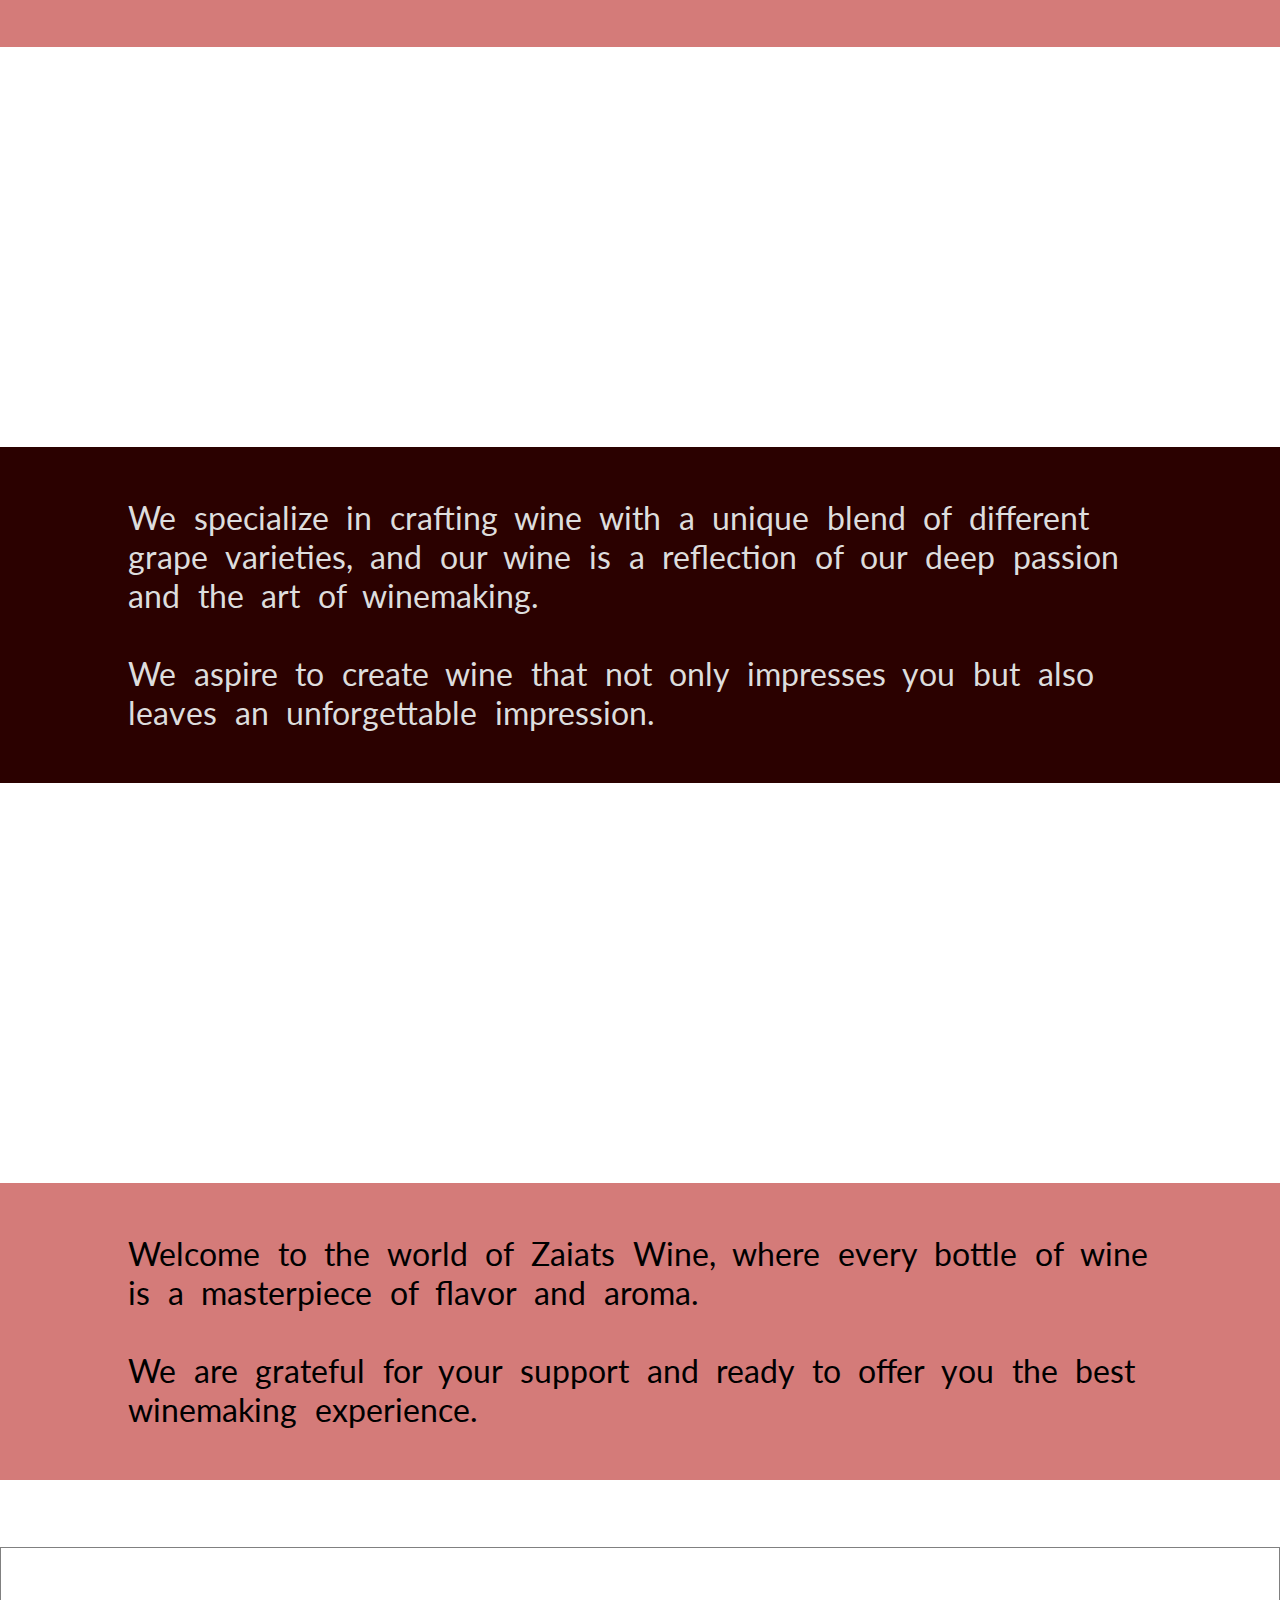
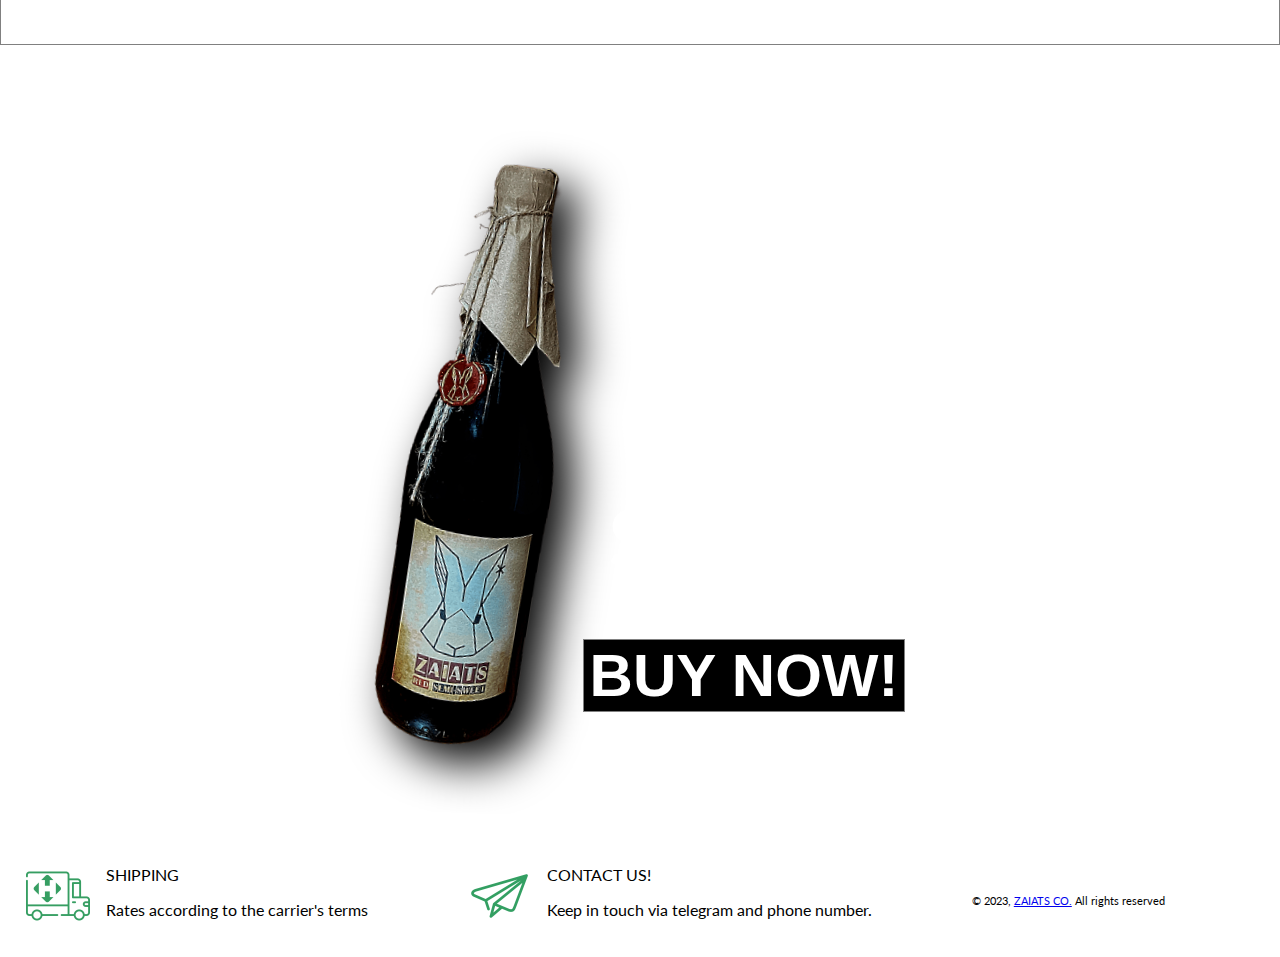
==== commit f7f81634: "231" ====
--- a/About.html
+++ b/About.html
@@ -2,42 +2,41 @@
 <head>
     <meta charset="UTF-8">
     <meta name="viewport" content="width=device-width, initial-scale=1.0">
+    <meta name="Author" content="Yaroslav Byskalo">
     <meta http-equiv="X-UA-Compatible" content="IE=edge">
-    <title>ZAIATS ABOUT</title>
+    <title>ZAIATS ABOUT US</title>
     <link
         href="https://fonts.googleapis.com/css2?family=Lato:ital,wght@0,100;0,300;0,400;0,700;0,900;1,100;1,300;1,400;1,700;1,900&display=swap"       
         rel="stylesheet">
-        <link rel="stylesheet" href="./css/style.css">
-        <link rel="stylesheet" href="./css/phoStyle.css">
+    <link rel="stylesheet" href="./css/style.css">
+    <link rel="stylesheet" href="./css/phoStyle.css">
     <link rel="shortcut icon" href="./img/logo.png" />
 
 </head>
 <body>
   <nav>
-    <div class="logos" id="wine1">
-        <img src="../img/logoTT.png" alt="" class="logoImg">
-        <h2 class="LOGO">ZAIATS</h2>  
+    <div class="logoElement">
+        <img src="./img/logoTT.png" alt="" class="logoImg"> 
     </div>
+     
     <div class="navMenu">
         <div class="menuItem" id="wine2">WINES</div>
         <div class="menuItem" id="about1">ABOUT US</div>
         <div class="menuItem" id="contact1">CONTACT</div>
-
     </div>
-
-    <div class="navLimit">
-        <span class="limitedOffer" id="wine3">Limited Offer!</span>
-    </div>
-  </nav>  
+        <div class="navLimit">
+            <span class="limitedOffer" id="wine3">Limited Offer!</span>
+        </div>
+</nav>  
 
   <div class="main" id="abo">
-    
-        <div class="atext">
-            <span class="border">
-                Our history
-            </span>
-        </div>    
-    </div>
+
+    <div class="atext">
+        <span class="border">
+            Our history
+        </span>
+    </div>    
+</div>
 
 
     <section class="section-dark">
@@ -97,10 +96,12 @@
 
     <div class="main" id="aboe">
         <div class="mainItem">
+
+        <h2 class="mainPrice" style="flex: 100%; font-size: 80px; font-weight: 600;left: 15%;top: 15%;">$29</h2>
+       
             <img src="./img/5.png" alt="" class="mainImg">
 
-            <h2 class="mainPrice" style="font-size: 80px; font-weight: 600;left: 15%;top: 15%;">$29</h2>
-            <div class="mainBuy" style="right: 16%;top: 8%;">
+             <div class="mainBuy" style="right: 16%;top: 8%;">
                 
                 <h1 class="mainTitle" style="font-size: 80px;">RED</br>SEMI<br>SWEET</h1>
             
@@ -129,26 +130,21 @@
 
 
 <footer>
-    <div class="bottom">
-        <div class="icons" id="contact3">
-            <img src="./img/shipping.png" alt="" class="iconsIco">
-            <span class="iconsTitle">SHIPPING</span>
-            <span class="iconsDesc">Rates according to the carrier's terms</span>
-    
-        </div>
-    
-        <div class="icons" id="contact4">
-            <img class="iconsIco" src="./img/contact.png" alt="">
-            <span class="iconsTitle">CONTACT US!</span>
-            <span class="iconsDesc">Keep in touch via telegram and phone number.</span>
-    
-        </div>
-
-        <div class="icons">
-            <span class="iconsDesc" style="font-size: 0.7rem;">© 2023, <a href="/About.html" >ZAIATS CO.</a> All rights reserved</span>
-
+    <div class="icons" id="contact3">
+        <img src="./img/shipping.png" alt="" class="iconsIco">
+        <div class="iconsTitle">SHIPPING
+            <p>Rates according to the carrier's terms</p>
         </div>
     </div>
+
+    <div class="icons" id="contact4">
+        <img class="iconsIco" src="./img/contact.png" alt="">
+        <div class="iconsTitle">CONTACT US!
+            <p>Keep in touch via telegram and phone number.</p>
+        </div>
+    </div>
+
+    <span style="font-size: 0.7em;">© 2023, <a href="./About.html">ZAIATS CO.</a> All rights reserved</span>
 </footer>
 
 <script src="./script.js"></script>
--- a/css/style.css
+++ b/css/style.css
@@ -22,14 +22,17 @@
         justify-content: space-between;
         flex-wrap: wrap;
     }
-
-
-        .logoImg{
+    
+        .logoElement{
             flex: 20%;
-            filter: invert(0.95);
-            max-width: 20em;
-            margin: 1em;
-        }
+        }
+
+            .logoImg{
+                
+                filter: invert(0.95);
+                width: 20em;
+                margin: 1em;
+            }
 
         .navMenu{
             flex: 40%;
@@ -41,12 +44,13 @@
 
             .menuItem{
                 cursor: pointer;
-                font-size: 200%;
+                font-size: 180%;
+                margin: 1em;
             }
 
         .navLimit{
             flex: 10%;
-            font-size: 200%;
+            font-size: 150%;
             cursor: pointer;
             align-self: center;
             text-align: center;
@@ -57,43 +61,21 @@
     .main {
         background: url("https://i.pinimg.com/originals/09/78/82/097882c920ef471b550733fa4df7fd11.jpg");
         clip-path: polygon(0% 0%, 100% 0%, 100% 100%, 0% 90%);
-        width: 100%;
-        height: 100%;
-        position: relative;
+
+
         background-repeat: no-repeat;
         background-size: cover;
-        min-height: 100%;
+        
     }
         .mainItem {
             width: 100%;
             display: flex;
             align-items: center;
             justify-content: center;
-            position: relative;
-        }
-
-        .mainImg {
-            z-index: 1;
-            max-height: 100vh;
-            transform: rotate(9deg);
-            filter: drop-shadow(21px 16px 23px black) invert(0%);
-        }
-
-
-
-        .mainBg{
-            width: 110vh;
-            height: 110%;
-            border-radius: 50%;
-            background-color: 043B3E;
-            position: absolute; 
-            z-index: 0;
+            flex-wrap: wrap;
         }
 
         .mainPrice {
-            position: absolute;
-            top: 10%;
-            left: 10%;
             font-size: 60px;
             font-weight: 300;
             text-align: center;
@@ -102,12 +84,28 @@
             z-index: 1;
         }
 
+
+        .mainImgBg{
+            height: 40em;
+            width: 40em;
+            border-radius: 50%;
+            background-color: #043B3E;
+            display: flex;
+            justify-content: center;
+            align-items: center;
+        }
+
+            .mainImg {
+                z-index: 1;
+                width: 13em;
+                transform: rotate(9deg);
+                filter: drop-shadow(21px 16px 23px black) invert(0%);
+            } 
+
         .mainBuy{
-            top: 0%;
-            right: 6%;
             display: flex;
             flex-direction: column;
-            position: absolute;
+            text-align: center;
             z-index: 1;
 
         }
@@ -208,6 +206,7 @@
 #abo{
     background: url("../img/28.png");
     clip-path: none;
+    min-height: 400px;
       
 }
 
--- a/css/phoStyle.css
+++ b/css/phoStyle.css
@@ -1,5 +1,44 @@
 @media(max-width:761px){
+    .main {clip-path: none;}
+
+    nav{
+        align-items: center;
+        justify-content: center;
+    }
+
+    .logoElement{
+        margin: 0 20;
+    }
+
+    .logoimg{
+        width: auto;
+        max-width: 80%;
+    }
+
+    .navMenu{
+        flex-wrap: nowrap;
+        flex: 100%;
+    }
+
+    .menuItem{
+        font-size: 100%;
+    }
+
+    .navLimit{
+        display: none;
+    }
+
     .aimg2, .aimg3, .aimg4,  #abo, #aboe{
         background-attachment: scroll;
+        min-height: 200px;
+    }
+    #aboe{
+        clip-path: none;
+           
+    }
+
+    .atext .border{
+        background-color: transparent;
+        padding: 0;
     }
 }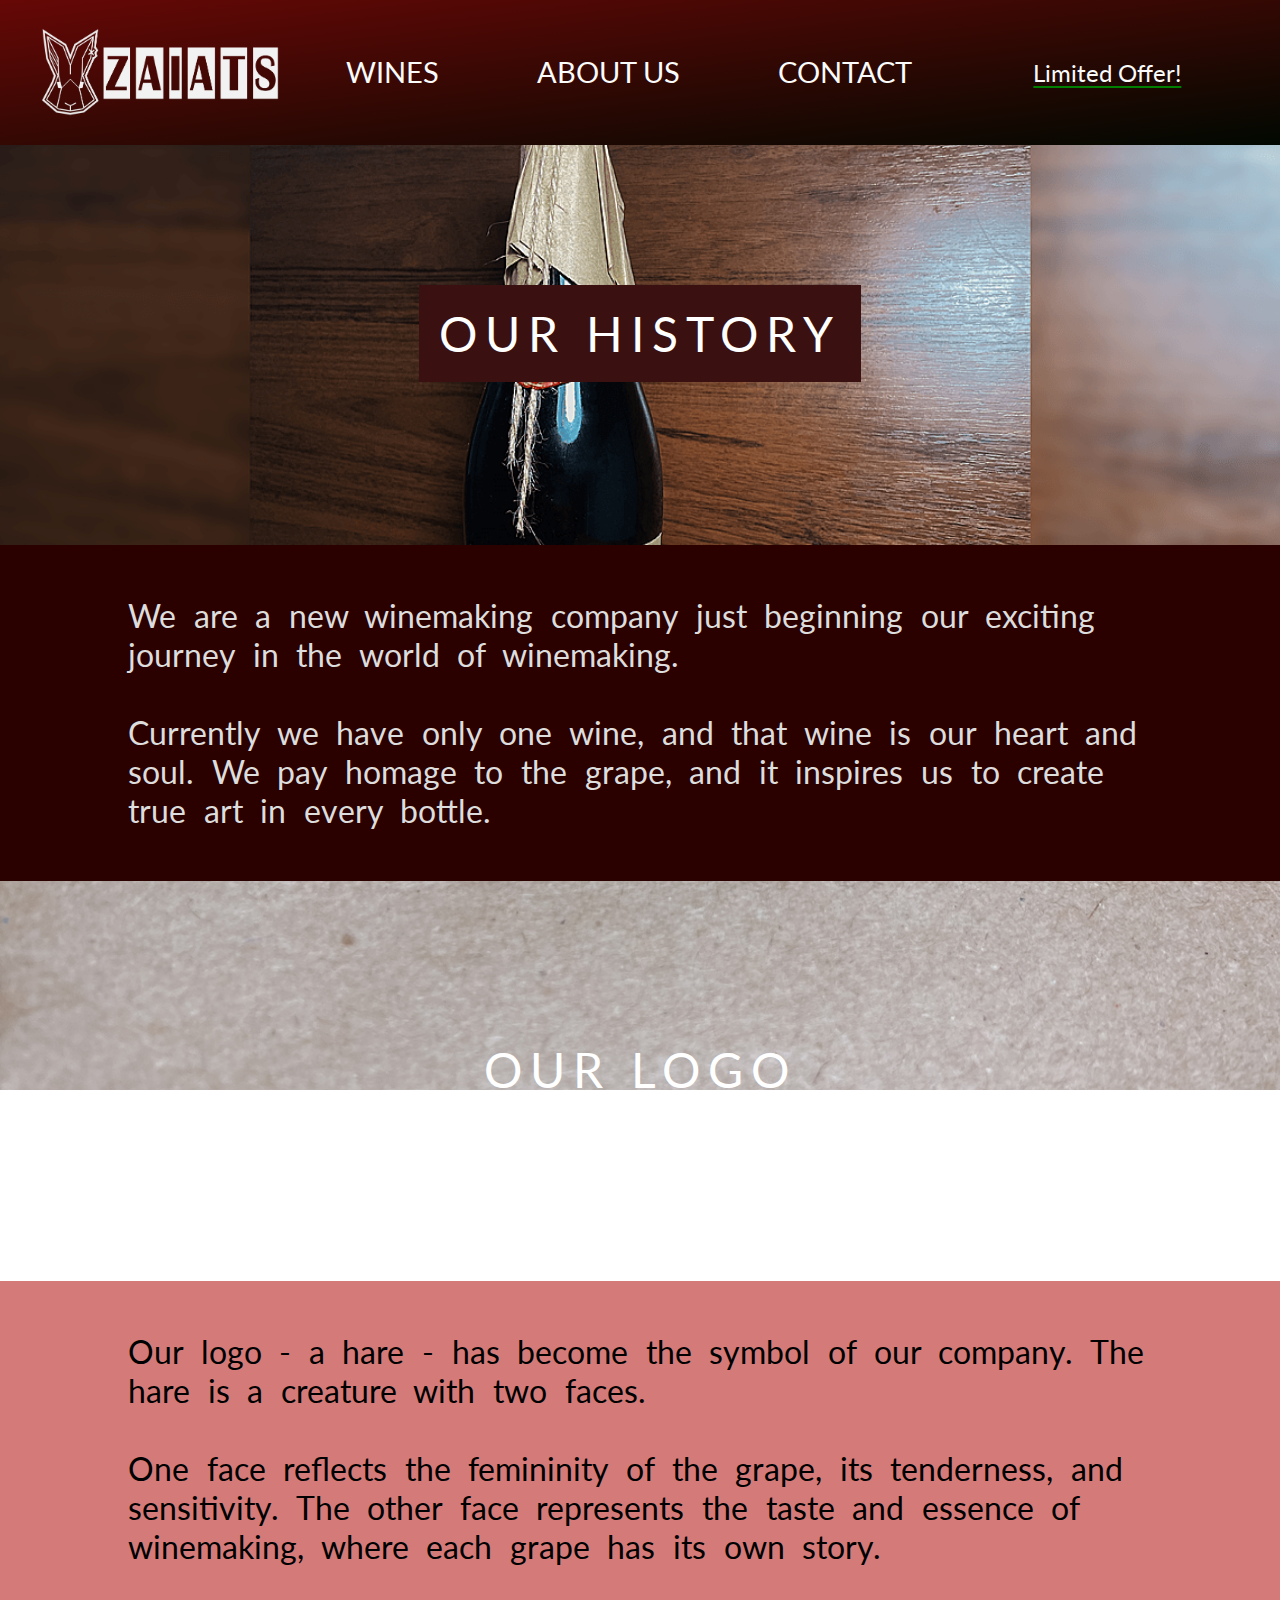
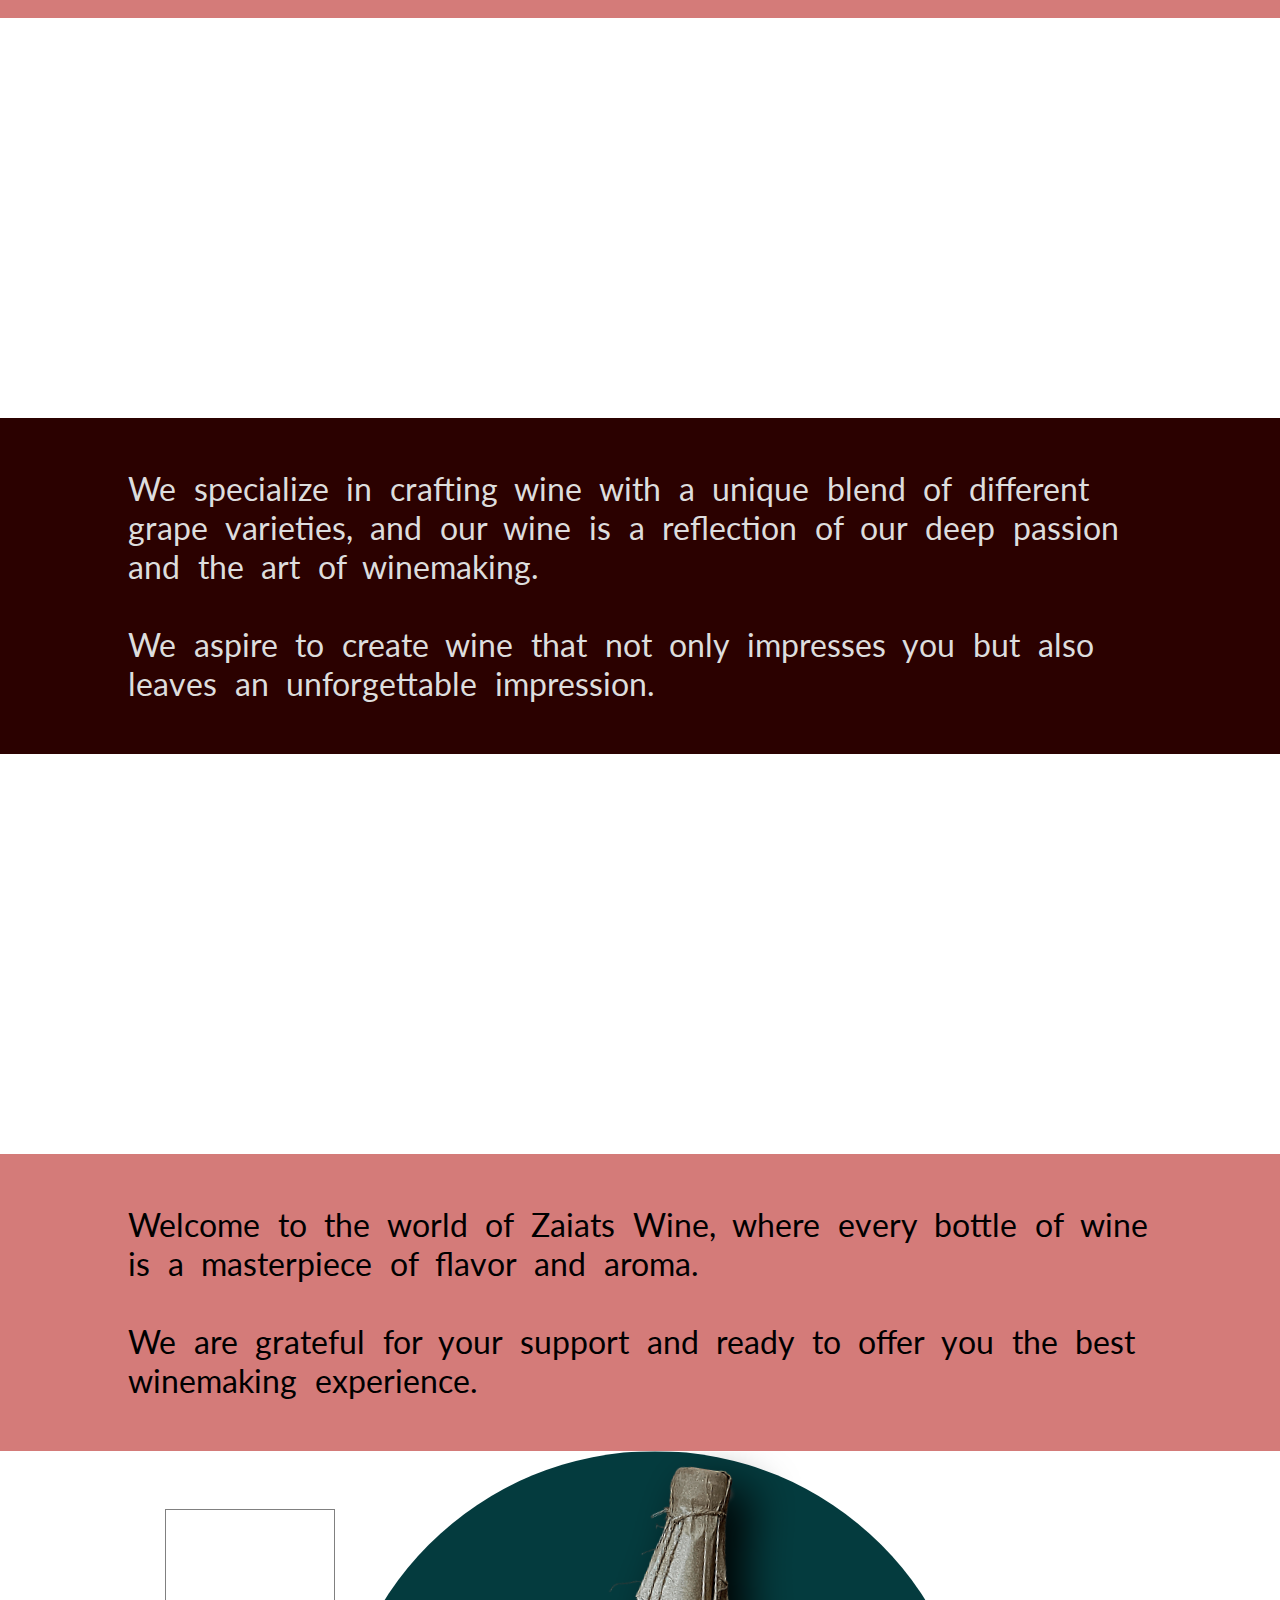
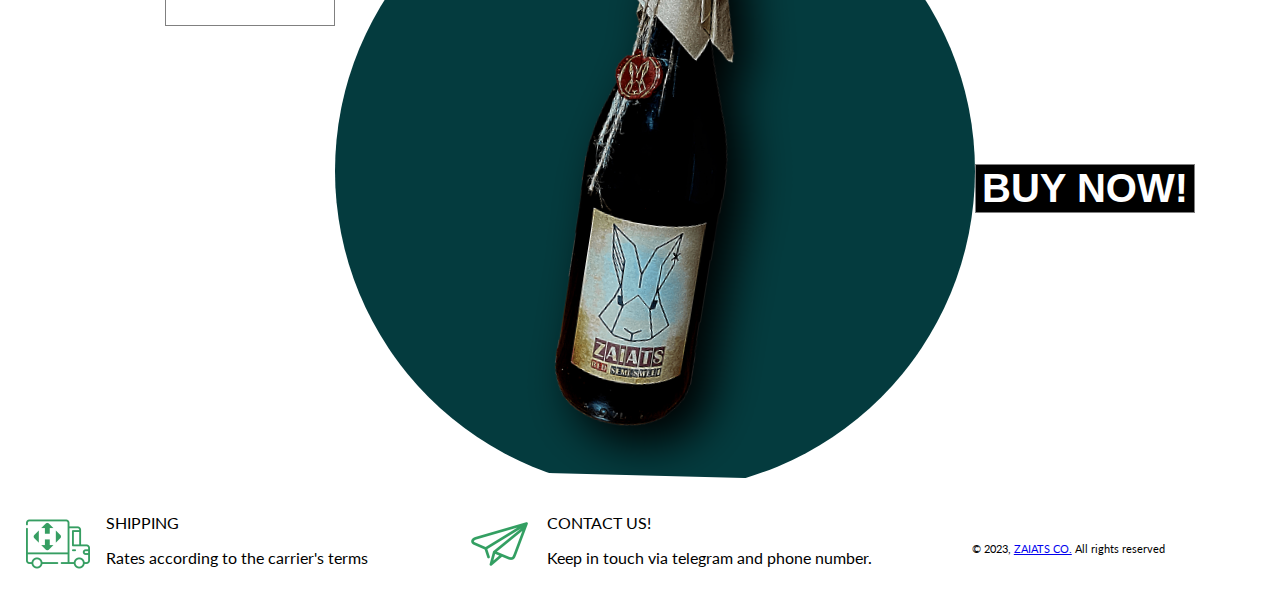
==== commit 22d5812c: "2" ====
--- a/About.html
+++ b/About.html
@@ -95,23 +95,30 @@
   
 
     <div class="main" id="aboe">
-        <div class="mainItem">
 
-        <h2 class="mainPrice" style="flex: 100%; font-size: 80px; font-weight: 600;left: 15%;top: 15%;">$29</h2>
-       
-            <img src="./img/5.png" alt="" class="mainImg">
+            <div class="mainItem">
+                <div class="price">
+                    <h2 class="mainPrice">$29</h2>
+                </div>
+                
+        
+                <div class="mainImgBg">        
+                    <img src="./img/5.png" alt="" class="mainImg" >
+        
+                </div>
+        
+                <div class="mainBuy">
+                    
+                    <h1 class="mainTitle">RED</br>SEMI<br>SWEET</h1>
+        
+                    <a id="contact2">
+                        <button class="buyButton">BUY NOW!</button>
+                    </a>  
+        
+                </div>
+                      
+            </div>
 
-             <div class="mainBuy" style="right: 16%;top: 8%;">
-                
-                <h1 class="mainTitle" style="font-size: 80px;">RED</br>SEMI<br>SWEET</h1>
-            
-                <a id="contact2">
-                    <button class="buyButton" style="font-size: 60px;">BUY NOW!</button>
-                </a>  
-    
-            </div>
-                  
-        </div>
     </div>
 
 
--- a/css/style.css
+++ b/css/style.css
@@ -23,14 +23,10 @@
         flex-wrap: wrap;
     }
     
-        .logoElement{
-            flex: 20%;
-        }
-
             .logoImg{
                 
                 filter: invert(0.95);
-                width: 20em;
+                max-width: 15em;
                 margin: 1em;
             }
 
@@ -70,13 +66,14 @@
         .mainItem {
             width: 100%;
             display: flex;
-            align-items: center;
+            align-items: flex-start;
             justify-content: center;
             flex-wrap: wrap;
         }
 
         .mainPrice {
-            font-size: 60px;
+            margin: 0.6em 0 1em 1em;
+            font-size: 6em;
             font-weight: 300;
             text-align: center;
             color: white;
@@ -97,12 +94,13 @@
 
             .mainImg {
                 z-index: 1;
-                width: 13em;
+                height: 100%;
                 transform: rotate(9deg);
                 filter: drop-shadow(21px 16px 23px black) invert(0%);
             } 
 
         .mainBuy{
+            margin: 1em 1em 5em 0;
             display: flex;
             flex-direction: column;
             text-align: center;
--- a/css/phoStyle.css
+++ b/css/phoStyle.css
@@ -6,13 +6,9 @@
         justify-content: center;
     }
 
-    .logoElement{
-        margin: 0 20;
-    }
-
     .logoimg{
         width: auto;
-        max-width: 80%;
+        max-width: 20em;
     }
 
     .navMenu{
@@ -21,7 +17,7 @@
     }
 
     .menuItem{
-        font-size: 100%;
+        font-size: 1.2em;
     }
 
     .navLimit{
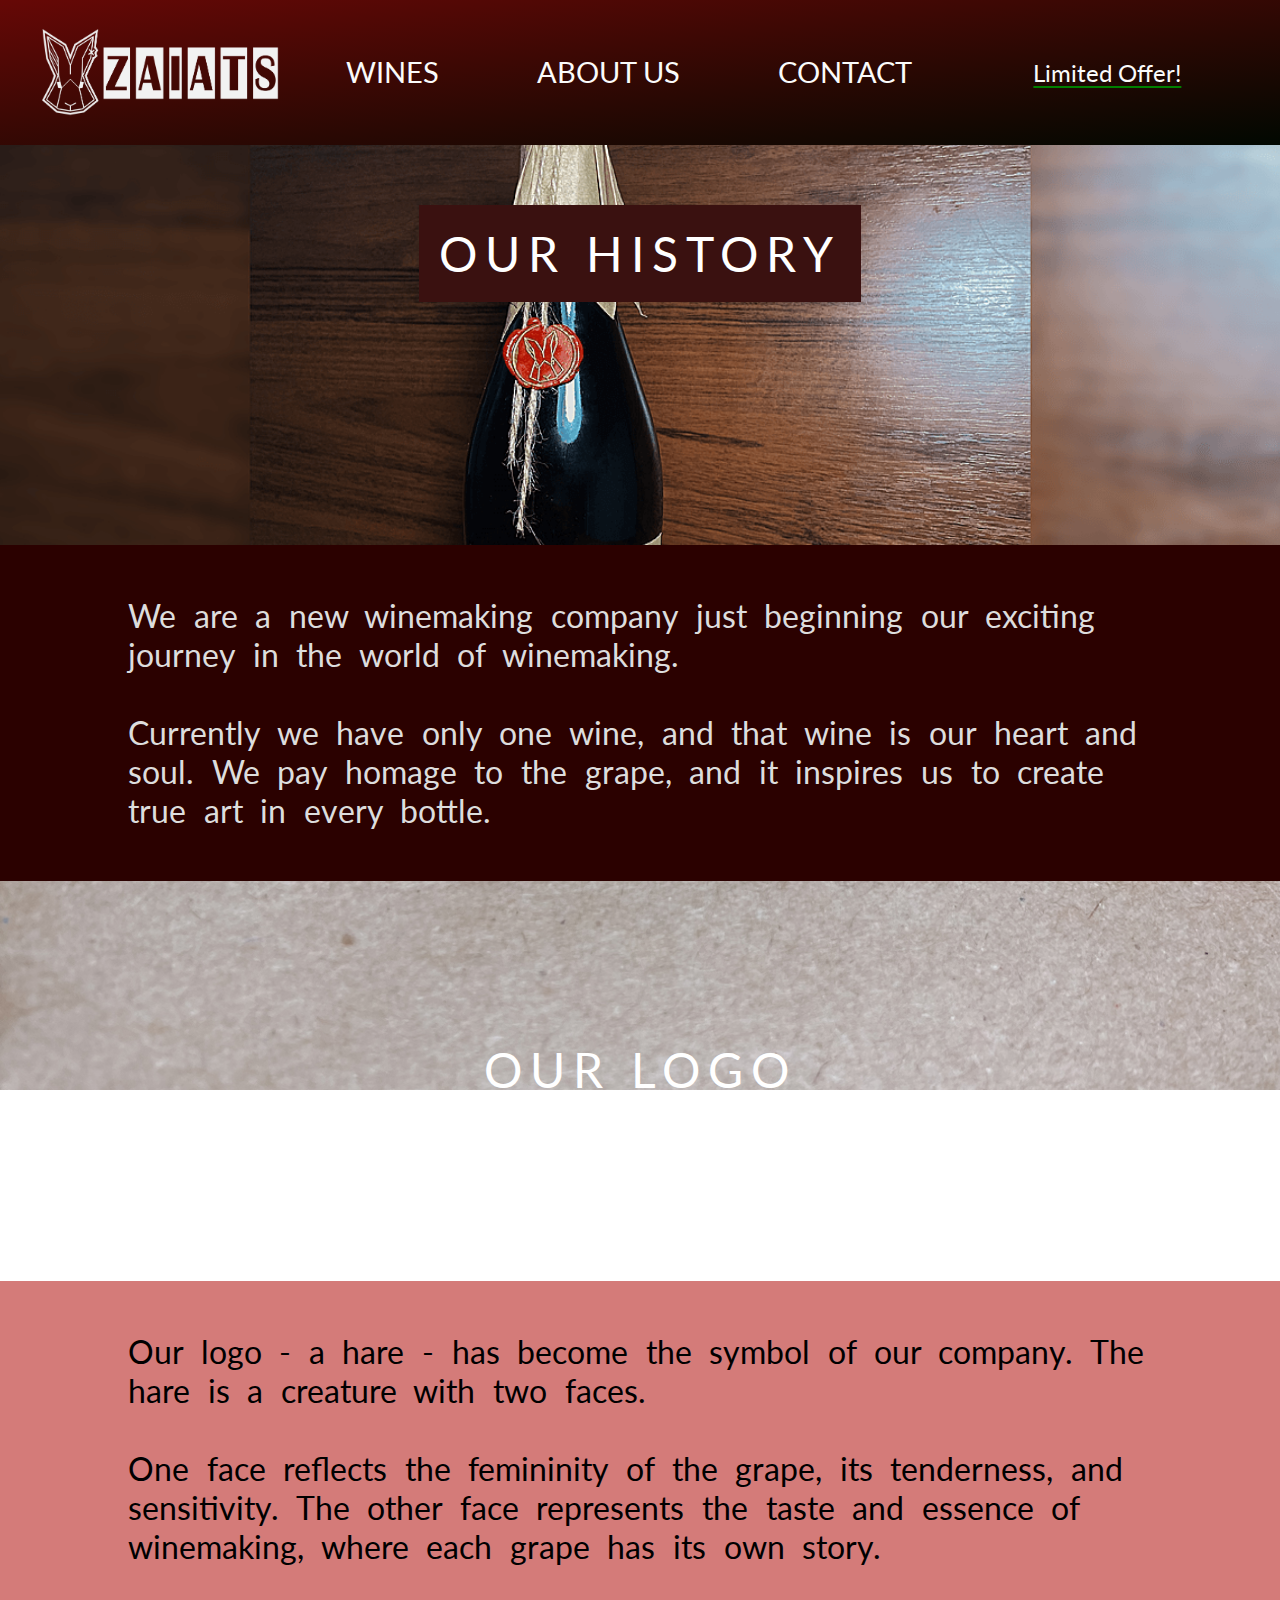
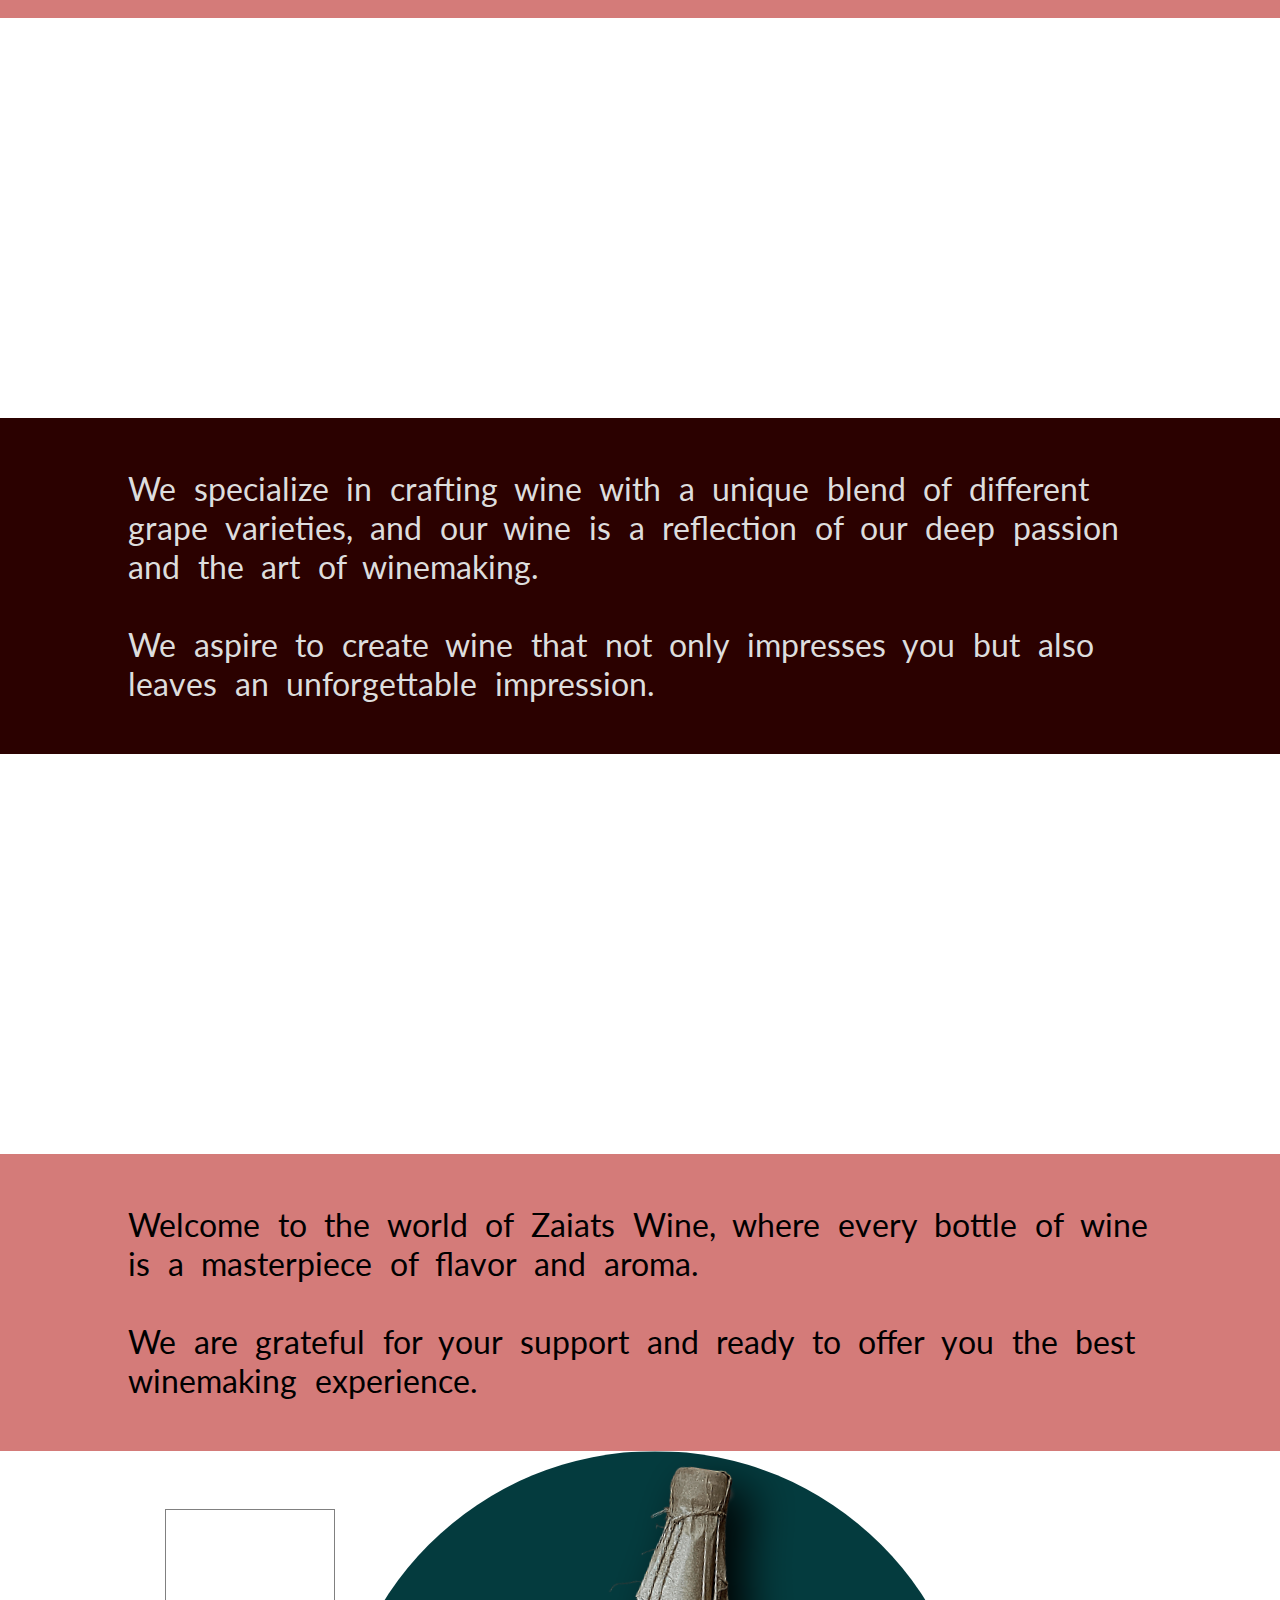
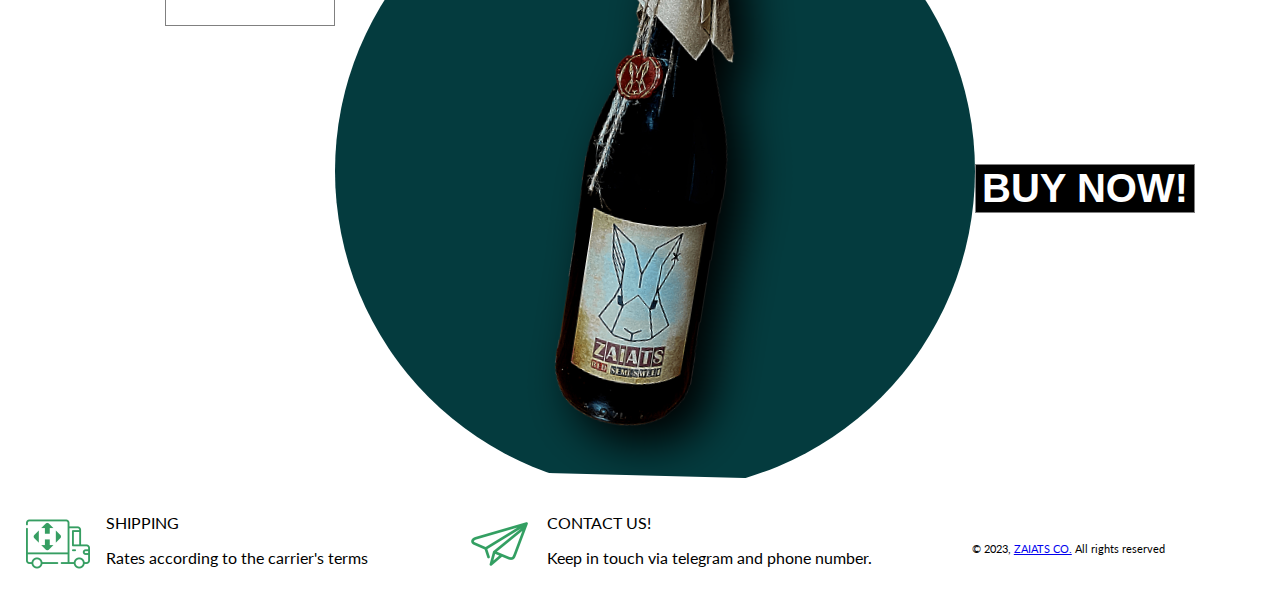
==== commit 5e46d587: "last" ====
--- a/About.html
+++ b/About.html
@@ -31,7 +31,7 @@
 
   <div class="main" id="abo">
 
-    <div class="atext">
+    <div class="atext" style="top:20%;">
         <span class="border">
             Our history
         </span>
@@ -150,8 +150,9 @@
             <p>Keep in touch via telegram and phone number.</p>
         </div>
     </div>
+    
+    <div class="company">© 2023, <a href="./About.html">ZAIATS CO.</a> All rights reserved</div>
 
-    <span style="font-size: 0.7em;">© 2023, <a href="./About.html">ZAIATS CO.</a> All rights reserved</span>
 </footer>
 
 <script src="./script.js"></script>
--- a/css/style.css
+++ b/css/style.css
@@ -2,7 +2,6 @@
 	font-family: "Albionic";
 	src: url("../Albionic.ttf");
 }
-
 
 body {
     font-family: "Lato", sans-serif;
@@ -85,16 +84,20 @@
         .mainImgBg{
             height: 40em;
             width: 40em;
+            max-width: 95vw;
+            max-height: 95vw;
             border-radius: 50%;
             background-color: #043B3E;
             display: flex;
             justify-content: center;
             align-items: center;
+            overflow: hidden;
         }
 
             .mainImg {
                 z-index: 1;
                 height: 100%;
+                width: 100%;
                 transform: rotate(9deg);
                 filter: drop-shadow(21px 16px 23px black) invert(0%);
             } 
@@ -155,6 +158,10 @@
                 font-size: 1em;
             }
 
+            .company{
+                font-size: 0.7em; 
+            }
+
 /* Contact */
 
 .contactMain{
--- a/css/phoStyle.css
+++ b/css/phoStyle.css
@@ -1,5 +1,6 @@
 @media(max-width:761px){
     .main {clip-path: none;}
+    
 
     nav{
         align-items: center;
@@ -24,6 +25,62 @@
         display: none;
     }
 
+    footer{
+        flex-direction: column;
+        align-items: start;
+        font-size: 70%;
+    }
+
+        .company{
+            align-self: center;
+        }
+
+    .main{
+        position: relative;
+    }
+
+    .mainImgBg{
+        z-index: 0;
+        position: relative;
+    }
+
+        .mainImg{
+            position: absolute;
+            left: -3em
+        }
+
+    .price{
+        z-index: 1;
+        position: absolute;
+        left: 1%;
+        align-self: self-start;
+    }
+    
+    .mainPrice{
+        font-size: 4em;
+        margin: 0.3em;
+        
+    }
+
+
+    .mainBuy{
+        margin: 0 0 4em 0;
+        position: absolute;
+        right: 1em;
+        top: 3em;
+    }
+
+    .mainTitle{
+        font-size: 40px;
+        
+    }
+
+    .buyButton{
+        font-size: 2em;
+    }
+
+    
+
     .aimg2, .aimg3, .aimg4,  #abo, #aboe{
         background-attachment: scroll;
         min-height: 200px;
@@ -33,8 +90,30 @@
            
     }
 
+    .section-dark p, .section-light p{
+        font-size: 100%;
+        word-spacing: normal;
+    }
+
     .atext .border{
-        background-color: transparent;
+        /* background-color: black; */
         padding: 0;
+        top: 20;
+    }
+
+
+    .flexContact{
+        height: 25%;
+    }
+
+    .contactMain{
+        font-size: 1.3em;
+        padding: 4%;
+    }
+    
+
+
+    .contactItem{
+        font-size: 120%;
     }
 }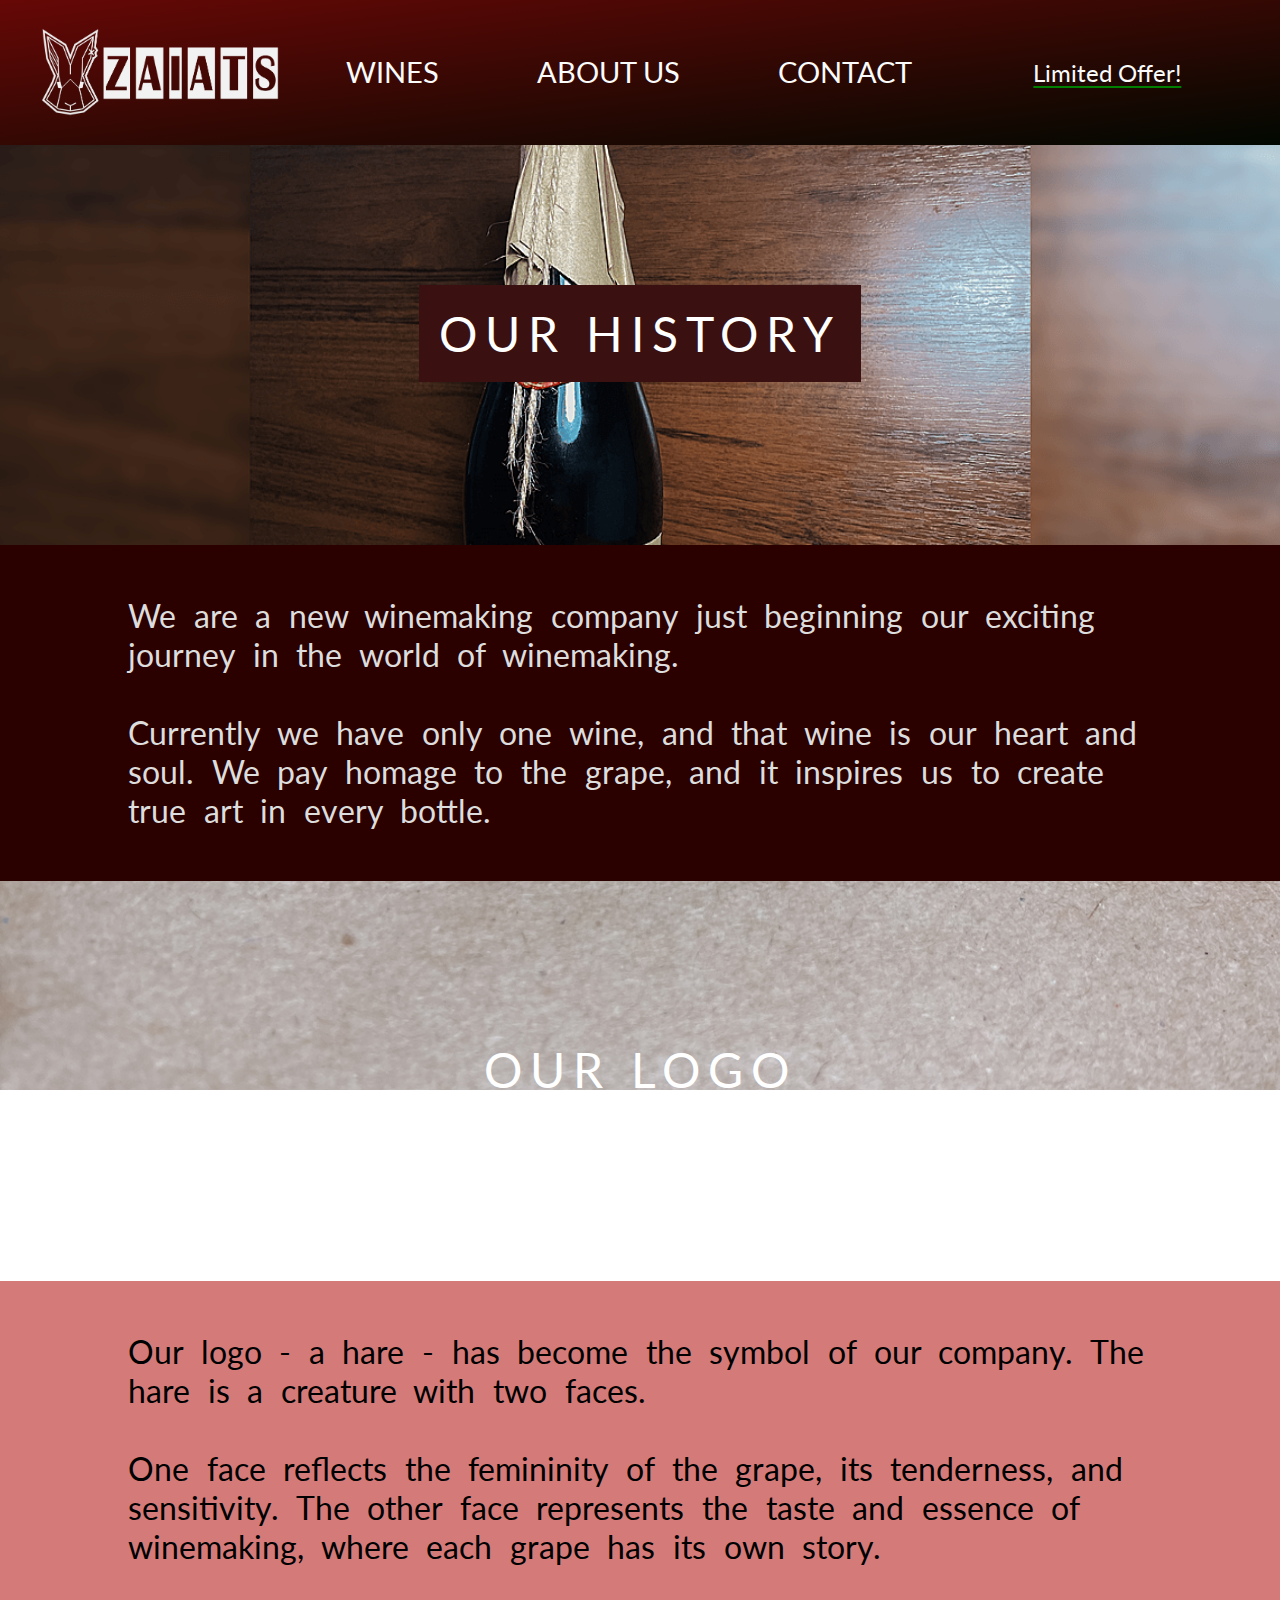
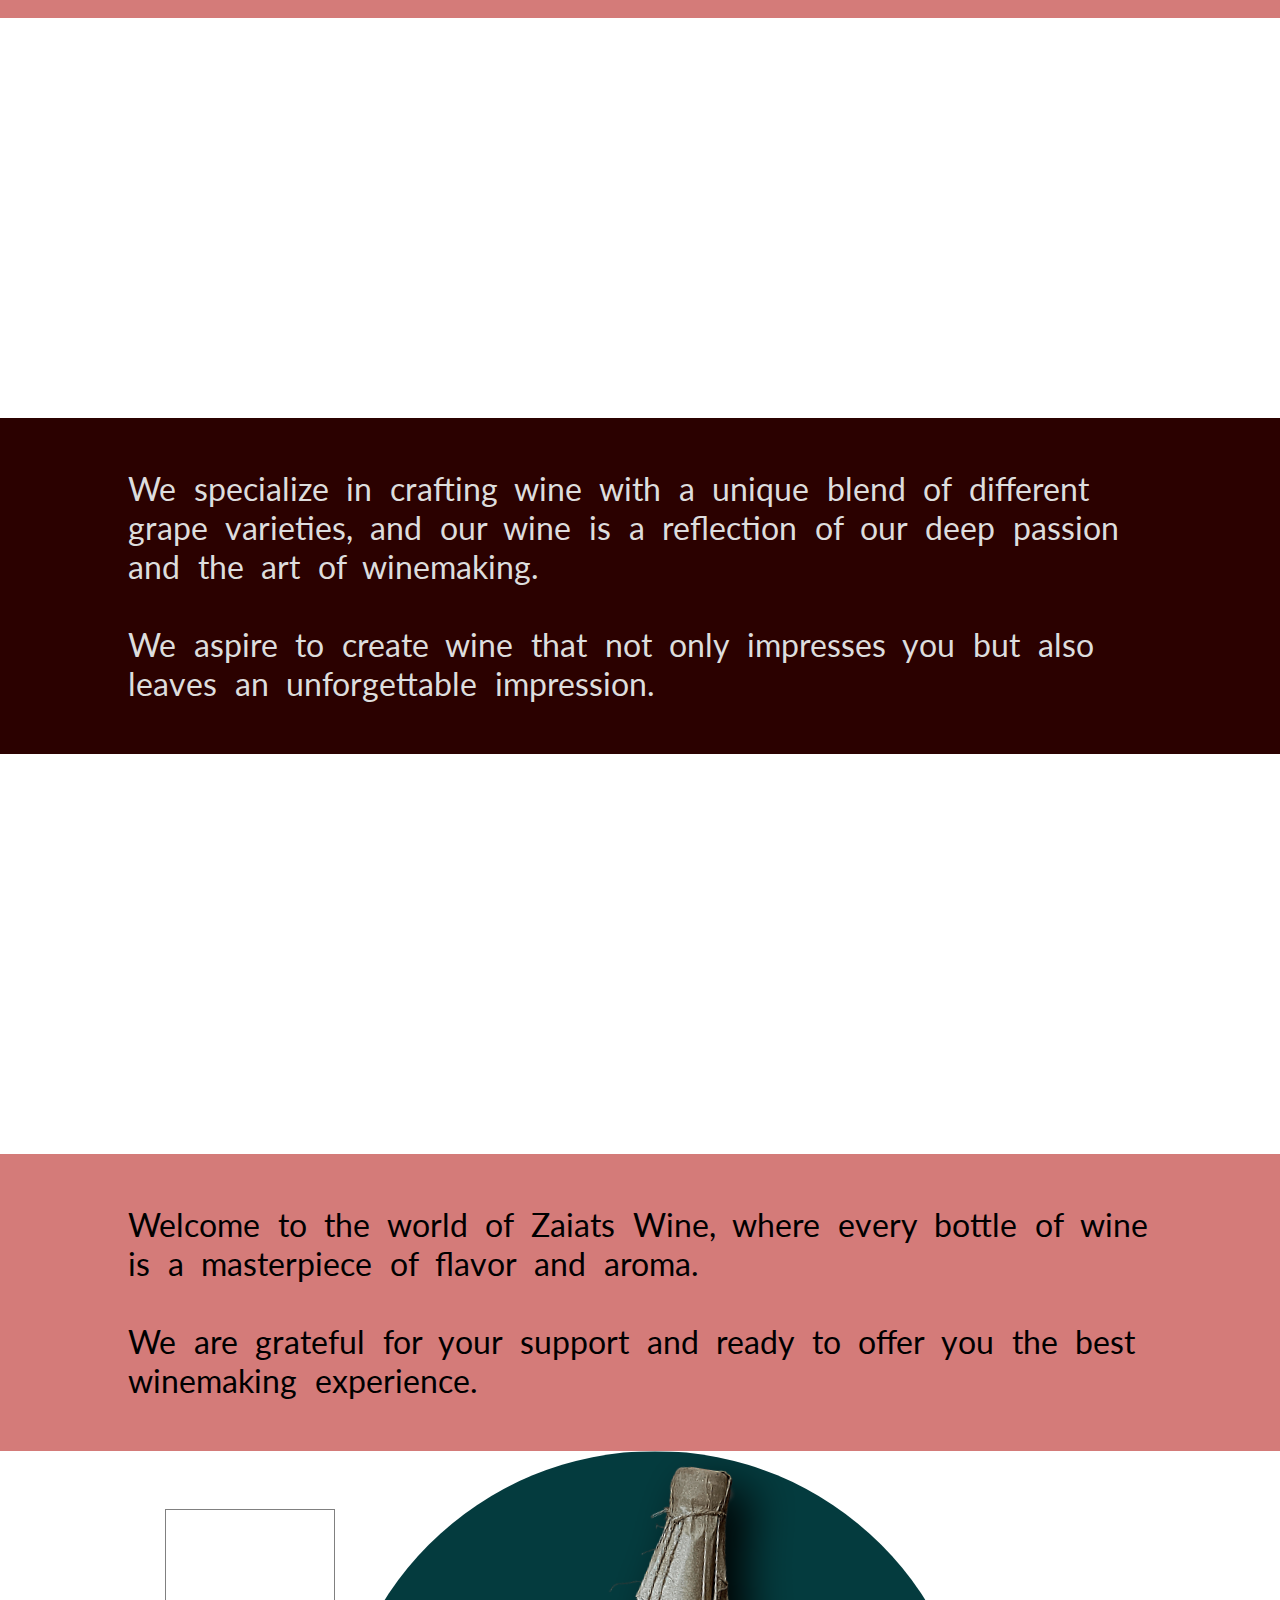
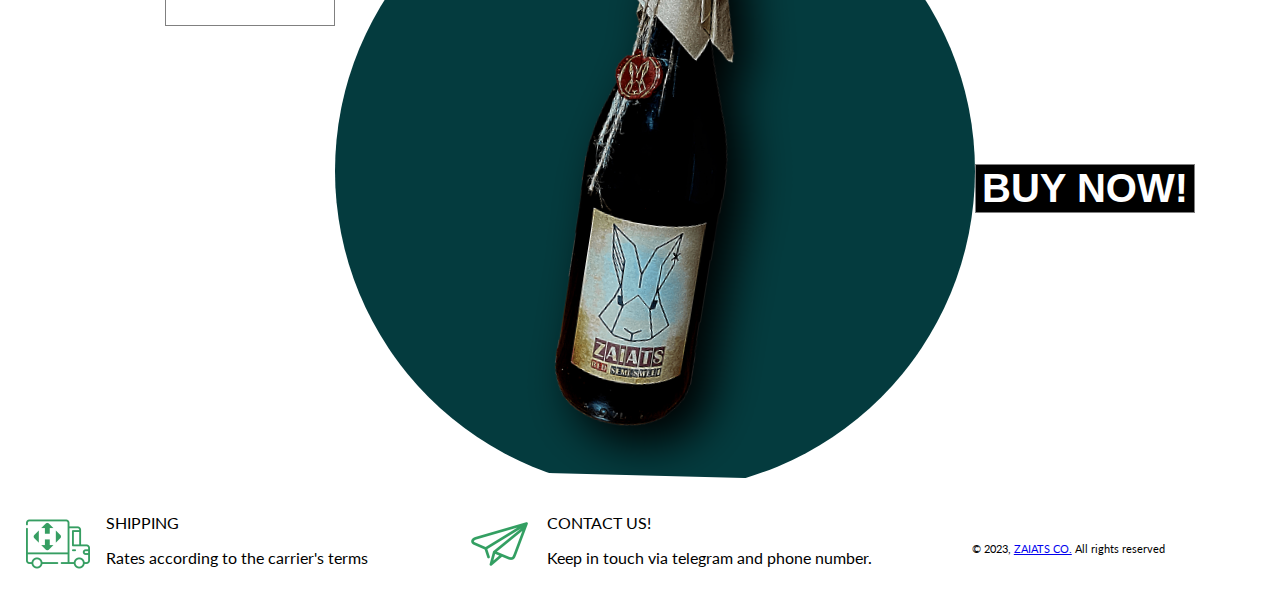
==== commit ba070d43: "ss" ====
--- a/About.html
+++ b/About.html
@@ -31,7 +31,7 @@
 
   <div class="main" id="abo">
 
-    <div class="atext" style="top:20%;">
+    <div class="atext">
         <span class="border">
             Our history
         </span>
--- a/css/style.css
+++ b/css/style.css
@@ -176,7 +176,7 @@
     max-width: 100%;
     color: #fbfbfb;;
     display: flex;
-    align-items: center;
+
     justify-content: space-between;
     height: 300px;
 }
--- a/css/phoStyle.css
+++ b/css/phoStyle.css
@@ -101,19 +101,22 @@
         top: 20;
     }
 
+    #abo .atext .border{
+        top: 20%;
+    }
 
-    .flexContact{
-        height: 25%;
-    }
 
     .contactMain{
         font-size: 1.3em;
         padding: 4%;
     }
     
-
+    .vertical-line{
+        height: 80%;
+    }
 
     .contactItem{
+        margin: 1em 0;
         font-size: 120%;
     }
 }